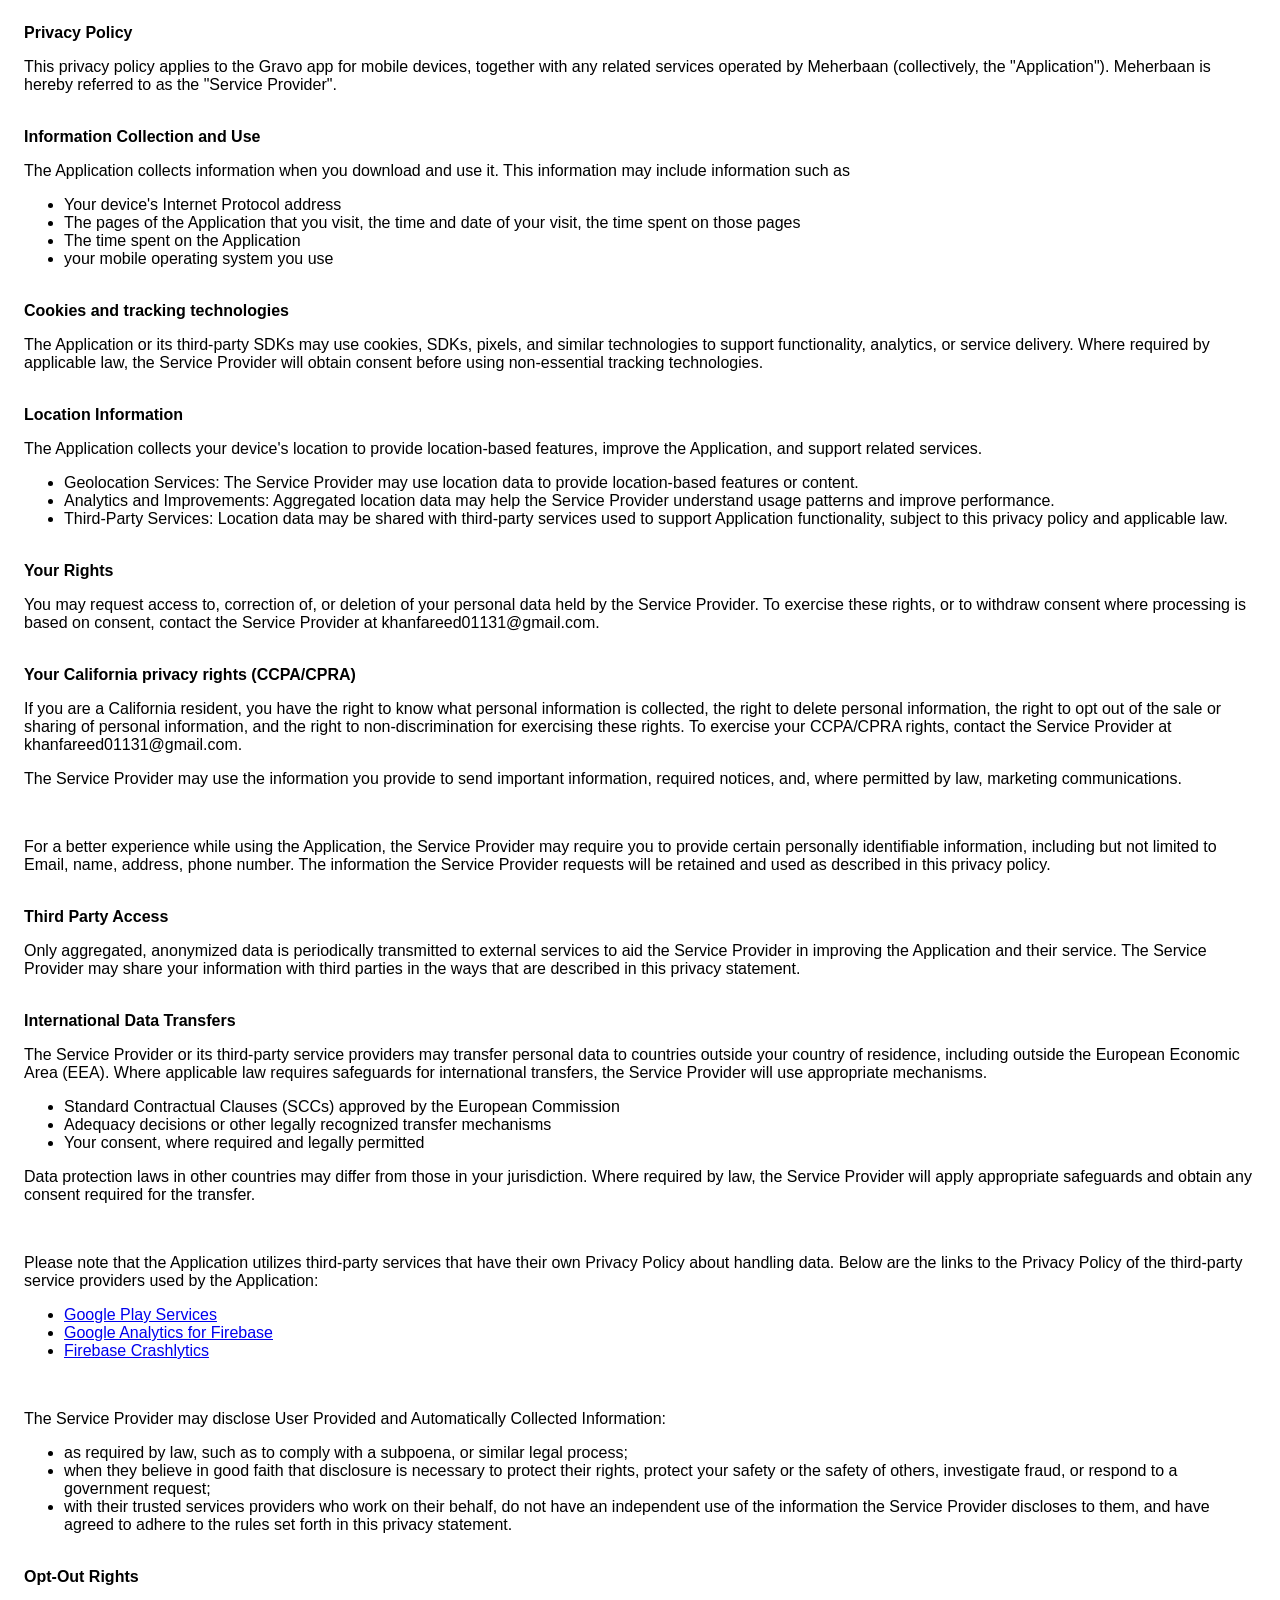
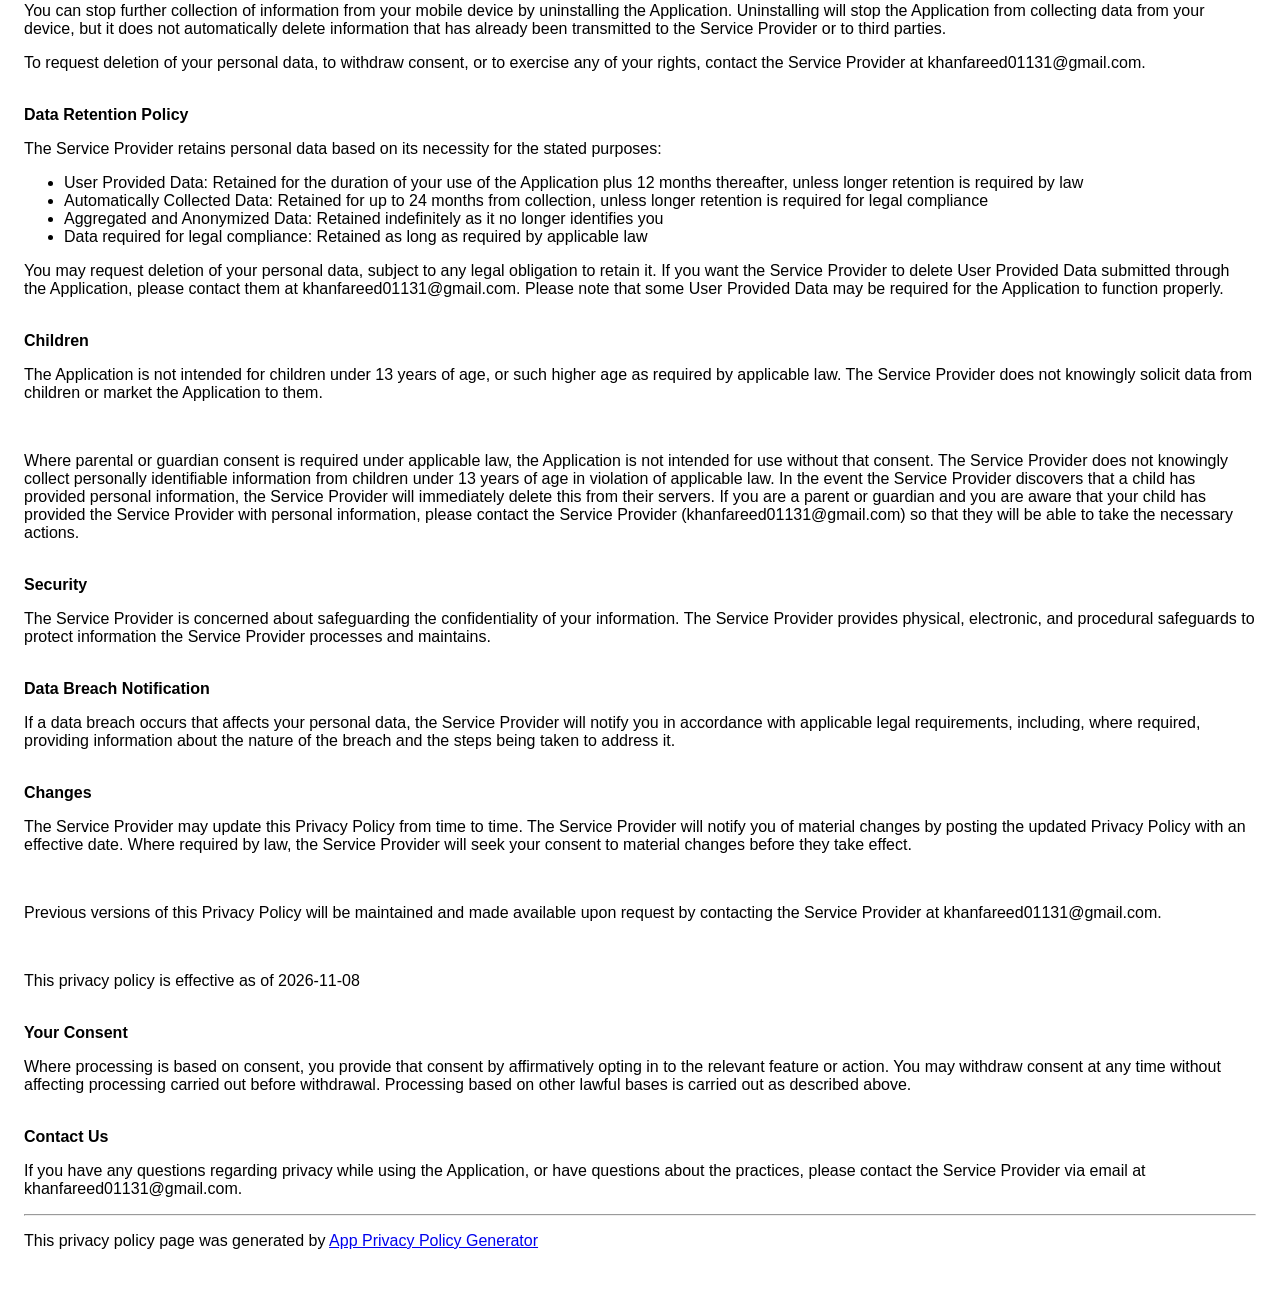
==== index.html @ 53ed8ff7 "Add initial Privacy Policy page" ====
<!DOCTYPE html>
    <html>
    <head>
      <meta charset='utf-8'>
      <meta name='viewport' content='width=device-width'>
      <title>Privacy Policy</title>
      <style> body { font-family: 'Helvetica Neue', Helvetica, Arial, sans-serif; padding:1em; } </style>
    </head>
    <body>
    <strong>Privacy Policy</strong><p>This privacy policy applies to the Gravo app for mobile devices, together with any related services operated by Meherbaan (collectively, the "Application"). Meherbaan is hereby referred to as the "Service Provider".</p><br><strong>Information Collection and Use</strong><p>The Application collects information when you download and use it. This information may include information such as</p><ul><li>Your device's Internet Protocol address</li><li>The pages of the Application that you visit, the time and date of your visit, the time spent on those pages</li><li>The time spent on the Application</li><li>your mobile operating system you use</li></ul><p></p><br><strong>Cookies and tracking technologies</strong><p>The Application or its third-party SDKs may use cookies, SDKs, pixels, and similar technologies to support functionality, analytics, or service delivery. Where required by applicable law, the Service Provider will obtain consent before using non-essential tracking technologies.</p><div><br><strong>Location Information</strong><p>The Application collects your device's location to provide location-based features, improve the Application, and support related services.</p><ul><li>Geolocation Services: The Service Provider may use location data to provide location-based features or content.</li><li>Analytics and Improvements: Aggregated location data may help the Service Provider understand usage patterns and improve performance.</li><li>Third-Party Services: Location data may be shared with third-party services used to support Application functionality, subject to this privacy policy and applicable law.</li></ul></div><br><strong>Your Rights</strong><p>You may request access to, correction of, or deletion of your personal data held by the Service Provider. To exercise these rights, or to withdraw consent where processing is based on consent, contact the Service Provider at khanfareed01131@gmail.com.</p><br><strong>Your California privacy rights (CCPA/CPRA)</strong><p>If you are a California resident, you have the right to know what personal information is collected, the right to delete personal information, the right to opt out of the sale or sharing of personal information, and the right to non-discrimination for exercising these rights. To exercise your CCPA/CPRA rights, contact the Service Provider at khanfareed01131@gmail.com.</p><!----><p>The Service Provider may use the information you provide to send important information, required notices, and, where permitted by law, marketing communications.</p><br><p>For a better experience while using the Application, the Service Provider may require you to provide certain personally identifiable information, including but not limited to Email, name, address, phone number. The information the Service Provider requests will be retained and used as described in this privacy policy.</p><br><strong>Third Party Access</strong><p>Only aggregated, anonymized data is periodically transmitted to external services to aid the Service Provider in improving the Application and their service. The Service Provider may share your information with third parties in the ways that are described in this privacy statement.</p><br><strong>International Data Transfers</strong><p>The Service Provider or its third-party service providers may transfer personal data to countries outside your country of residence, including outside the European Economic Area (EEA). Where applicable law requires safeguards for international transfers, the Service Provider will use appropriate mechanisms.</p><ul><li>Standard Contractual Clauses (SCCs) approved by the European Commission</li><li>Adequacy decisions or other legally recognized transfer mechanisms</li><li>Your consent, where required and legally permitted</li></ul><p>Data protection laws in other countries may differ from those in your jurisdiction. Where required by law, the Service Provider will apply appropriate safeguards and obtain any consent required for the transfer.</p><div><br><p>Please note that the Application utilizes third-party services that have their own Privacy Policy about handling data. Below are the links to the Privacy Policy of the third-party service providers used by the Application:</p><ul><li><a href="https://www.google.com/policies/privacy/" target="_blank" rel="noopener noreferrer">Google Play Services</a></li><li><a href="https://firebase.google.com/support/privacy" target="_blank" rel="noopener noreferrer">Google Analytics for Firebase</a></li><li><a href="https://firebase.google.com/support/privacy/" target="_blank" rel="noopener noreferrer">Firebase Crashlytics</a></li></ul></div><br><p>The Service Provider may disclose User Provided and Automatically Collected Information:</p><ul><li>as required by law, such as to comply with a subpoena, or similar legal process;</li><li>when they believe in good faith that disclosure is necessary to protect their rights, protect your safety or the safety of others, investigate fraud, or respond to a government request;</li><li>with their trusted services providers who work on their behalf, do not have an independent use of the information the Service Provider discloses to them, and have agreed to adhere to the rules set forth in this privacy statement.</li></ul><p></p><br><strong>Opt-Out Rights</strong><div><p>You can stop further collection of information from your mobile device by uninstalling the Application. Uninstalling will stop the Application from collecting data from your device, but it does not automatically delete information that has already been transmitted to the Service Provider or to third parties.</p></div><!----><p>To request deletion of your personal data, to withdraw consent, or to exercise any of your rights, contact the Service Provider at khanfareed01131@gmail.com.</p><br><strong>Data Retention Policy</strong><p>The Service Provider retains personal data based on its necessity for the stated purposes:</p><ul><li>User Provided Data: Retained for the duration of your use of the Application plus 12 months thereafter, unless longer retention is required by law</li><li>Automatically Collected Data: Retained for up to 24 months from collection, unless longer retention is required for legal compliance</li><li>Aggregated and Anonymized Data: Retained indefinitely as it no longer identifies you</li><li>Data required for legal compliance: Retained as long as required by applicable law</li></ul><p>You may request deletion of your personal data, subject to any legal obligation to retain it. If you want the Service Provider to delete User Provided Data submitted through the Application, please contact them at khanfareed01131@gmail.com. Please note that some User Provided Data may be required for the Application to function properly.</p><!----><br><strong>Children</strong><p>The Application is not intended for children under 13 years of age, or such higher age as required by applicable law. The Service Provider does not knowingly solicit data from children or market the Application to them.</p><div><br><p>Where parental or guardian consent is required under applicable law, the Application is not intended for use without that consent. The Service Provider does not knowingly collect personally identifiable information from children under 13 years of age in violation of applicable law. In the event the Service Provider discovers that a child has provided personal information, the Service Provider will immediately delete this from their servers. If you are a parent or guardian and you are aware that your child has provided the Service Provider with personal information, please contact the Service Provider (khanfareed01131@gmail.com) so that they will be able to take the necessary actions.</p></div><br><strong>Security</strong><p>The Service Provider is concerned about safeguarding the confidentiality of your information. The Service Provider provides physical, electronic, and procedural safeguards to protect information the Service Provider processes and maintains.</p><br><strong>Data Breach Notification</strong><p>If a data breach occurs that affects your personal data, the Service Provider will notify you in accordance with applicable legal requirements, including, where required, providing information about the nature of the breach and the steps being taken to address it.</p><br><strong>Changes</strong><p>The Service Provider may update this Privacy Policy from time to time. The Service Provider will notify you of material changes by posting the updated Privacy Policy with an effective date. Where required by law, the Service Provider will seek your consent to material changes before they take effect.</p><br><p>Previous versions of this Privacy Policy will be maintained and made available upon request by contacting the Service Provider at khanfareed01131@gmail.com.</p><br><p>This privacy policy is effective as of 2026-11-08</p><br><strong>Your Consent</strong><p>Where processing is based on consent, you provide that consent by affirmatively opting in to the relevant feature or action. You may withdraw consent at any time without affecting processing carried out before withdrawal. Processing based on other lawful bases is carried out as described above.</p><br><strong>Contact Us</strong><p>If you have any questions regarding privacy while using the Application, or have questions about the practices, please contact the Service Provider via email at khanfareed01131@gmail.com.</p><hr><p><span>This privacy policy page was generated by </span><a href="https://app-privacy-policy-generator.nisrulz.com/" target="_blank" rel="noopener noreferrer">App Privacy Policy Generator </a></p>
    </body>
    </html>
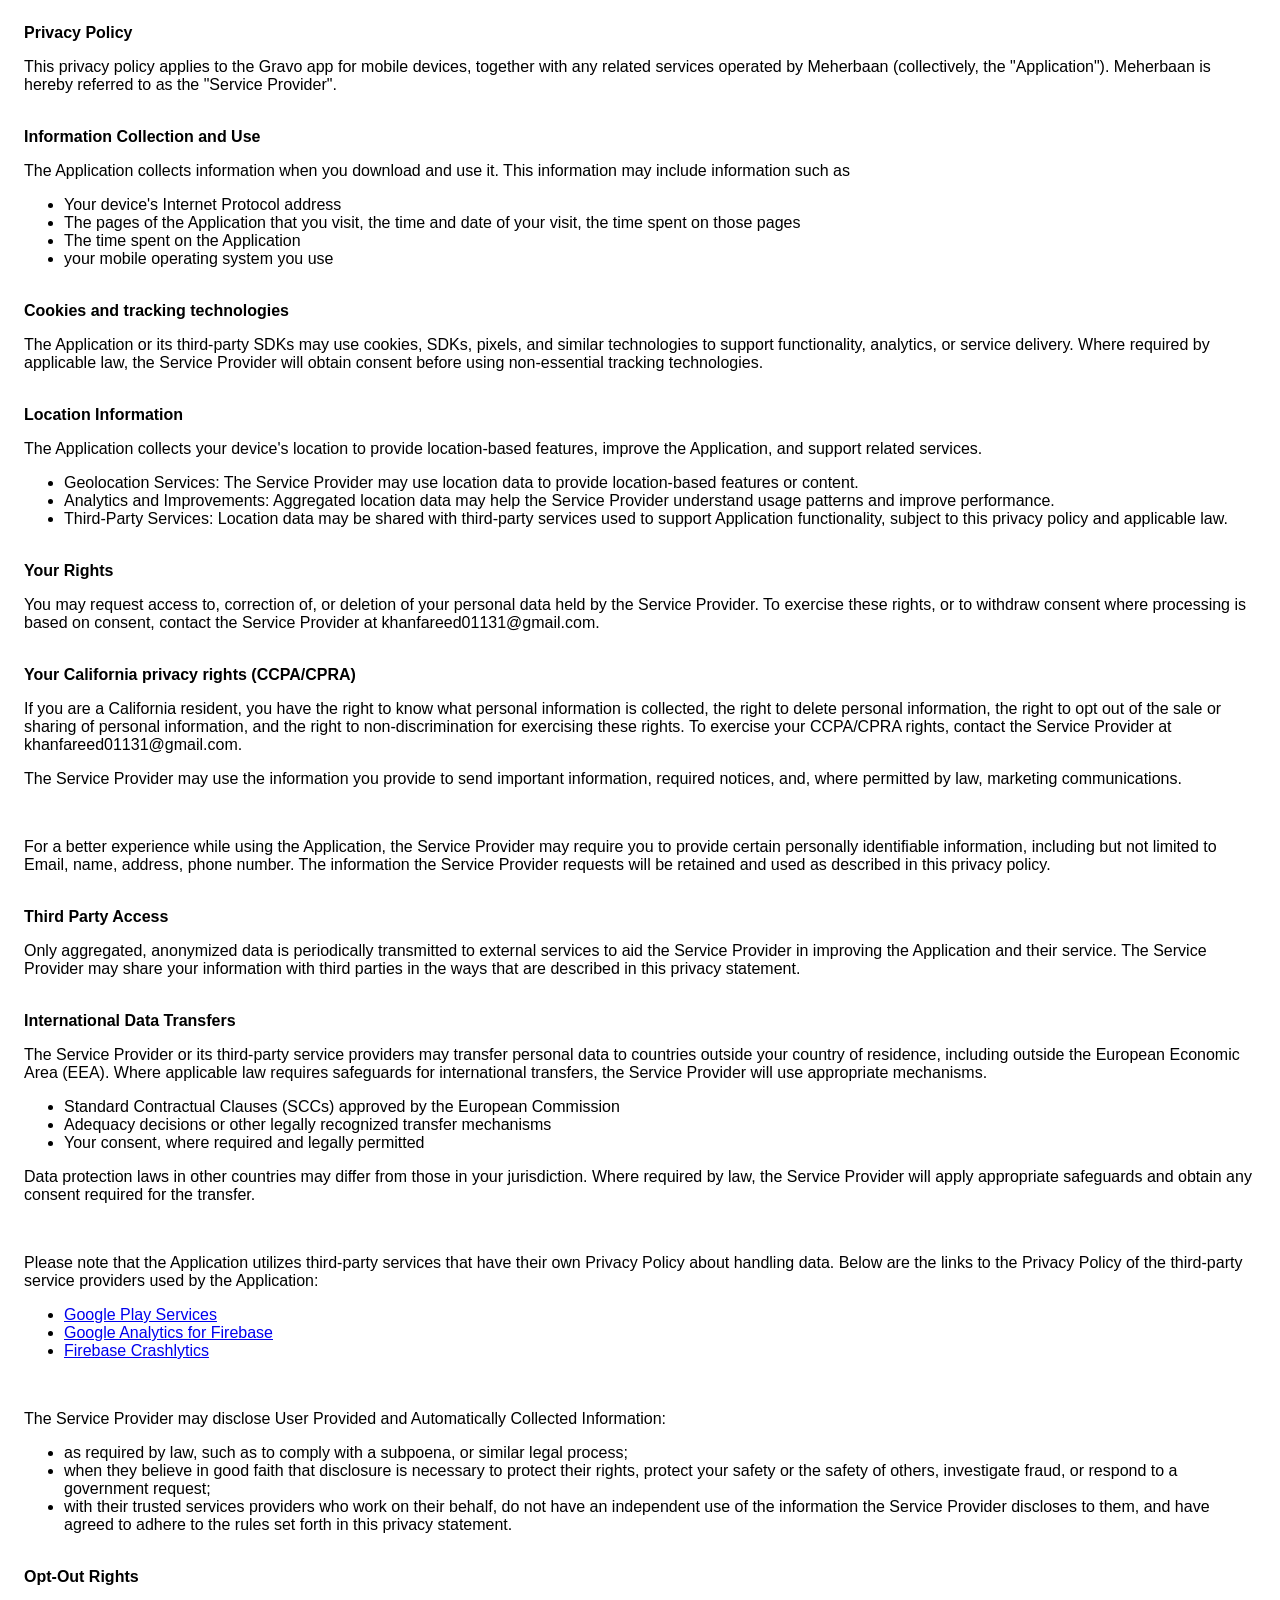
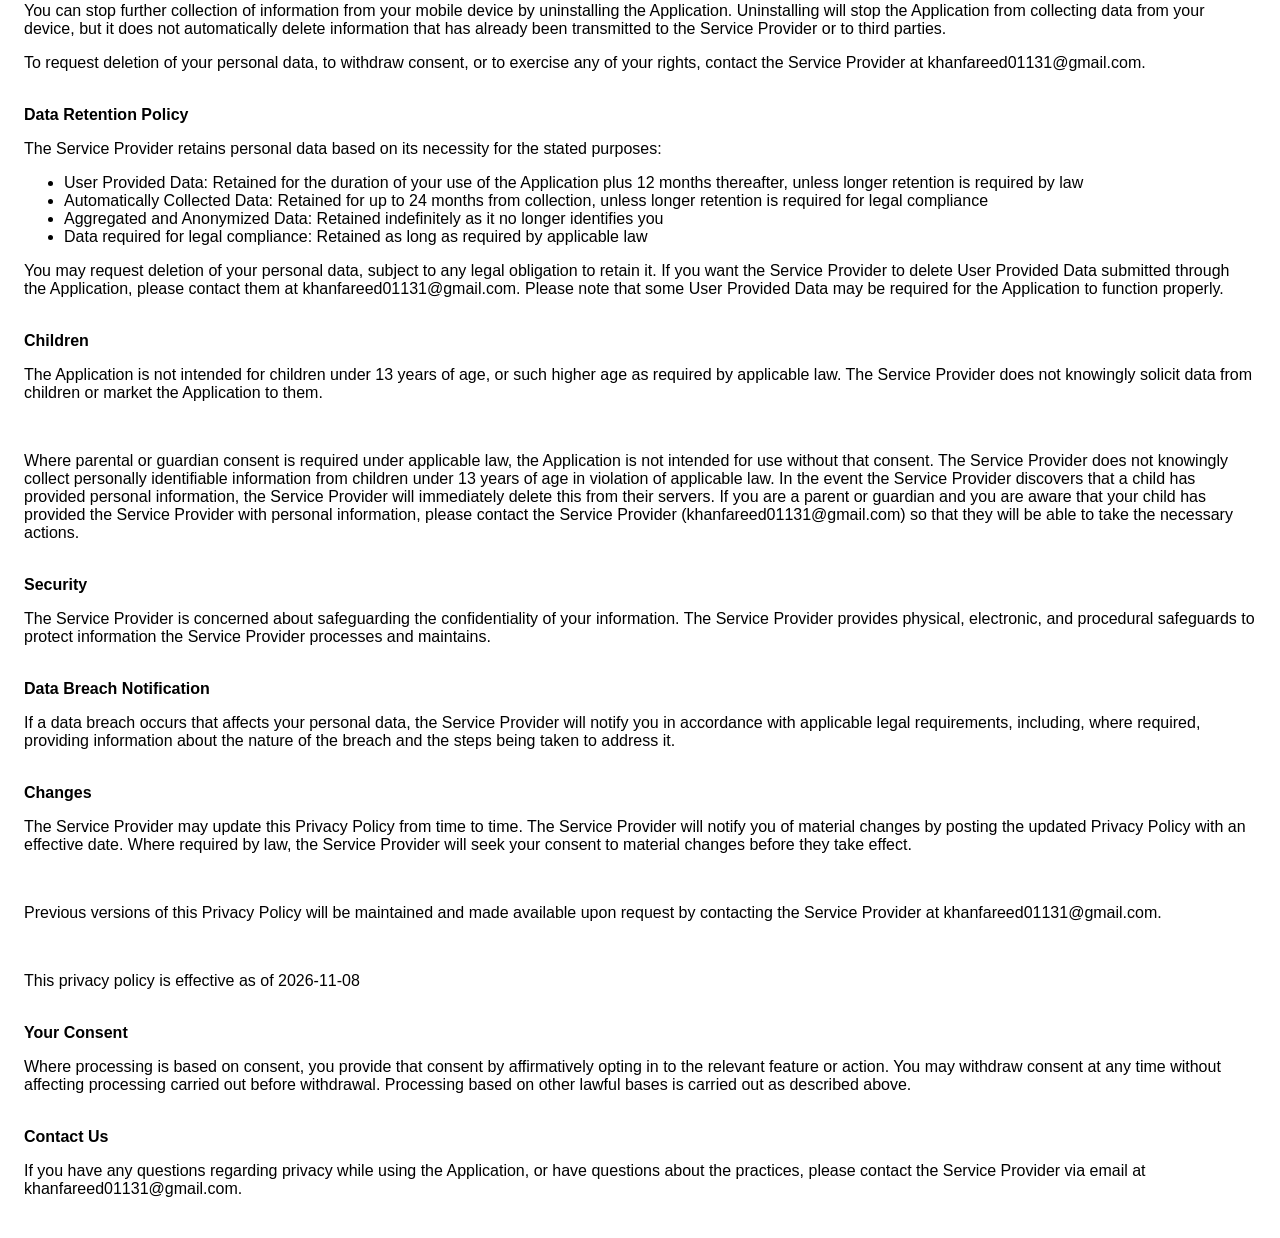
==== commit 201a7e5a: "Update privacy policy content in index.html" ====
--- a/index.html
+++ b/index.html
@@ -7,6 +7,6 @@
       <style> body { font-family: 'Helvetica Neue', Helvetica, Arial, sans-serif; padding:1em; } </style>
     </head>
     <body>
-    <strong>Privacy Policy</strong><p>This privacy policy applies to the Gravo app for mobile devices, together with any related services operated by Meherbaan (collectively, the "Application"). Meherbaan is hereby referred to as the "Service Provider".</p><br><strong>Information Collection and Use</strong><p>The Application collects information when you download and use it. This information may include information such as</p><ul><li>Your device's Internet Protocol address</li><li>The pages of the Application that you visit, the time and date of your visit, the time spent on those pages</li><li>The time spent on the Application</li><li>your mobile operating system you use</li></ul><p></p><br><strong>Cookies and tracking technologies</strong><p>The Application or its third-party SDKs may use cookies, SDKs, pixels, and similar technologies to support functionality, analytics, or service delivery. Where required by applicable law, the Service Provider will obtain consent before using non-essential tracking technologies.</p><div><br><strong>Location Information</strong><p>The Application collects your device's location to provide location-based features, improve the Application, and support related services.</p><ul><li>Geolocation Services: The Service Provider may use location data to provide location-based features or content.</li><li>Analytics and Improvements: Aggregated location data may help the Service Provider understand usage patterns and improve performance.</li><li>Third-Party Services: Location data may be shared with third-party services used to support Application functionality, subject to this privacy policy and applicable law.</li></ul></div><br><strong>Your Rights</strong><p>You may request access to, correction of, or deletion of your personal data held by the Service Provider. To exercise these rights, or to withdraw consent where processing is based on consent, contact the Service Provider at khanfareed01131@gmail.com.</p><br><strong>Your California privacy rights (CCPA/CPRA)</strong><p>If you are a California resident, you have the right to know what personal information is collected, the right to delete personal information, the right to opt out of the sale or sharing of personal information, and the right to non-discrimination for exercising these rights. To exercise your CCPA/CPRA rights, contact the Service Provider at khanfareed01131@gmail.com.</p><!----><p>The Service Provider may use the information you provide to send important information, required notices, and, where permitted by law, marketing communications.</p><br><p>For a better experience while using the Application, the Service Provider may require you to provide certain personally identifiable information, including but not limited to Email, name, address, phone number. The information the Service Provider requests will be retained and used as described in this privacy policy.</p><br><strong>Third Party Access</strong><p>Only aggregated, anonymized data is periodically transmitted to external services to aid the Service Provider in improving the Application and their service. The Service Provider may share your information with third parties in the ways that are described in this privacy statement.</p><br><strong>International Data Transfers</strong><p>The Service Provider or its third-party service providers may transfer personal data to countries outside your country of residence, including outside the European Economic Area (EEA). Where applicable law requires safeguards for international transfers, the Service Provider will use appropriate mechanisms.</p><ul><li>Standard Contractual Clauses (SCCs) approved by the European Commission</li><li>Adequacy decisions or other legally recognized transfer mechanisms</li><li>Your consent, where required and legally permitted</li></ul><p>Data protection laws in other countries may differ from those in your jurisdiction. Where required by law, the Service Provider will apply appropriate safeguards and obtain any consent required for the transfer.</p><div><br><p>Please note that the Application utilizes third-party services that have their own Privacy Policy about handling data. Below are the links to the Privacy Policy of the third-party service providers used by the Application:</p><ul><li><a href="https://www.google.com/policies/privacy/" target="_blank" rel="noopener noreferrer">Google Play Services</a></li><li><a href="https://firebase.google.com/support/privacy" target="_blank" rel="noopener noreferrer">Google Analytics for Firebase</a></li><li><a href="https://firebase.google.com/support/privacy/" target="_blank" rel="noopener noreferrer">Firebase Crashlytics</a></li></ul></div><br><p>The Service Provider may disclose User Provided and Automatically Collected Information:</p><ul><li>as required by law, such as to comply with a subpoena, or similar legal process;</li><li>when they believe in good faith that disclosure is necessary to protect their rights, protect your safety or the safety of others, investigate fraud, or respond to a government request;</li><li>with their trusted services providers who work on their behalf, do not have an independent use of the information the Service Provider discloses to them, and have agreed to adhere to the rules set forth in this privacy statement.</li></ul><p></p><br><strong>Opt-Out Rights</strong><div><p>You can stop further collection of information from your mobile device by uninstalling the Application. Uninstalling will stop the Application from collecting data from your device, but it does not automatically delete information that has already been transmitted to the Service Provider or to third parties.</p></div><!----><p>To request deletion of your personal data, to withdraw consent, or to exercise any of your rights, contact the Service Provider at khanfareed01131@gmail.com.</p><br><strong>Data Retention Policy</strong><p>The Service Provider retains personal data based on its necessity for the stated purposes:</p><ul><li>User Provided Data: Retained for the duration of your use of the Application plus 12 months thereafter, unless longer retention is required by law</li><li>Automatically Collected Data: Retained for up to 24 months from collection, unless longer retention is required for legal compliance</li><li>Aggregated and Anonymized Data: Retained indefinitely as it no longer identifies you</li><li>Data required for legal compliance: Retained as long as required by applicable law</li></ul><p>You may request deletion of your personal data, subject to any legal obligation to retain it. If you want the Service Provider to delete User Provided Data submitted through the Application, please contact them at khanfareed01131@gmail.com. Please note that some User Provided Data may be required for the Application to function properly.</p><!----><br><strong>Children</strong><p>The Application is not intended for children under 13 years of age, or such higher age as required by applicable law. The Service Provider does not knowingly solicit data from children or market the Application to them.</p><div><br><p>Where parental or guardian consent is required under applicable law, the Application is not intended for use without that consent. The Service Provider does not knowingly collect personally identifiable information from children under 13 years of age in violation of applicable law. In the event the Service Provider discovers that a child has provided personal information, the Service Provider will immediately delete this from their servers. If you are a parent or guardian and you are aware that your child has provided the Service Provider with personal information, please contact the Service Provider (khanfareed01131@gmail.com) so that they will be able to take the necessary actions.</p></div><br><strong>Security</strong><p>The Service Provider is concerned about safeguarding the confidentiality of your information. The Service Provider provides physical, electronic, and procedural safeguards to protect information the Service Provider processes and maintains.</p><br><strong>Data Breach Notification</strong><p>If a data breach occurs that affects your personal data, the Service Provider will notify you in accordance with applicable legal requirements, including, where required, providing information about the nature of the breach and the steps being taken to address it.</p><br><strong>Changes</strong><p>The Service Provider may update this Privacy Policy from time to time. The Service Provider will notify you of material changes by posting the updated Privacy Policy with an effective date. Where required by law, the Service Provider will seek your consent to material changes before they take effect.</p><br><p>Previous versions of this Privacy Policy will be maintained and made available upon request by contacting the Service Provider at khanfareed01131@gmail.com.</p><br><p>This privacy policy is effective as of 2026-11-08</p><br><strong>Your Consent</strong><p>Where processing is based on consent, you provide that consent by affirmatively opting in to the relevant feature or action. You may withdraw consent at any time without affecting processing carried out before withdrawal. Processing based on other lawful bases is carried out as described above.</p><br><strong>Contact Us</strong><p>If you have any questions regarding privacy while using the Application, or have questions about the practices, please contact the Service Provider via email at khanfareed01131@gmail.com.</p><hr><p><span>This privacy policy page was generated by </span><a href="https://app-privacy-policy-generator.nisrulz.com/" target="_blank" rel="noopener noreferrer">App Privacy Policy Generator </a></p>
+    <strong>Privacy Policy</strong><p>This privacy policy applies to the Gravo app for mobile devices, together with any related services operated by Meherbaan (collectively, the "Application"). Meherbaan is hereby referred to as the "Service Provider".</p><br><strong>Information Collection and Use</strong><p>The Application collects information when you download and use it. This information may include information such as</p><ul><li>Your device's Internet Protocol address</li><li>The pages of the Application that you visit, the time and date of your visit, the time spent on those pages</li><li>The time spent on the Application</li><li>your mobile operating system you use</li></ul><p></p><br><strong>Cookies and tracking technologies</strong><p>The Application or its third-party SDKs may use cookies, SDKs, pixels, and similar technologies to support functionality, analytics, or service delivery. Where required by applicable law, the Service Provider will obtain consent before using non-essential tracking technologies.</p><div><br><strong>Location Information</strong><p>The Application collects your device's location to provide location-based features, improve the Application, and support related services.</p><ul><li>Geolocation Services: The Service Provider may use location data to provide location-based features or content.</li><li>Analytics and Improvements: Aggregated location data may help the Service Provider understand usage patterns and improve performance.</li><li>Third-Party Services: Location data may be shared with third-party services used to support Application functionality, subject to this privacy policy and applicable law.</li></ul></div><br><strong>Your Rights</strong><p>You may request access to, correction of, or deletion of your personal data held by the Service Provider. To exercise these rights, or to withdraw consent where processing is based on consent, contact the Service Provider at khanfareed01131@gmail.com.</p><br><strong>Your California privacy rights (CCPA/CPRA)</strong><p>If you are a California resident, you have the right to know what personal information is collected, the right to delete personal information, the right to opt out of the sale or sharing of personal information, and the right to non-discrimination for exercising these rights. To exercise your CCPA/CPRA rights, contact the Service Provider at khanfareed01131@gmail.com.</p><!----><p>The Service Provider may use the information you provide to send important information, required notices, and, where permitted by law, marketing communications.</p><br><p>For a better experience while using the Application, the Service Provider may require you to provide certain personally identifiable information, including but not limited to Email, name, address, phone number. The information the Service Provider requests will be retained and used as described in this privacy policy.</p><br><strong>Third Party Access</strong><p>Only aggregated, anonymized data is periodically transmitted to external services to aid the Service Provider in improving the Application and their service. The Service Provider may share your information with third parties in the ways that are described in this privacy statement.</p><br><strong>International Data Transfers</strong><p>The Service Provider or its third-party service providers may transfer personal data to countries outside your country of residence, including outside the European Economic Area (EEA). Where applicable law requires safeguards for international transfers, the Service Provider will use appropriate mechanisms.</p><ul><li>Standard Contractual Clauses (SCCs) approved by the European Commission</li><li>Adequacy decisions or other legally recognized transfer mechanisms</li><li>Your consent, where required and legally permitted</li></ul><p>Data protection laws in other countries may differ from those in your jurisdiction. Where required by law, the Service Provider will apply appropriate safeguards and obtain any consent required for the transfer.</p><div><br><p>Please note that the Application utilizes third-party services that have their own Privacy Policy about handling data. Below are the links to the Privacy Policy of the third-party service providers used by the Application:</p><ul><li><a href="https://www.google.com/policies/privacy/" target="_blank" rel="noopener noreferrer">Google Play Services</a></li><li><a href="https://firebase.google.com/support/privacy" target="_blank" rel="noopener noreferrer">Google Analytics for Firebase</a></li><li><a href="https://firebase.google.com/support/privacy/" target="_blank" rel="noopener noreferrer">Firebase Crashlytics</a></li></ul></div><br><p>The Service Provider may disclose User Provided and Automatically Collected Information:</p><ul><li>as required by law, such as to comply with a subpoena, or similar legal process;</li><li>when they believe in good faith that disclosure is necessary to protect their rights, protect your safety or the safety of others, investigate fraud, or respond to a government request;</li><li>with their trusted services providers who work on their behalf, do not have an independent use of the information the Service Provider discloses to them, and have agreed to adhere to the rules set forth in this privacy statement.</li></ul><p></p><br><strong>Opt-Out Rights</strong><div><p>You can stop further collection of information from your mobile device by uninstalling the Application. Uninstalling will stop the Application from collecting data from your device, but it does not automatically delete information that has already been transmitted to the Service Provider or to third parties.</p></div><!----><p>To request deletion of your personal data, to withdraw consent, or to exercise any of your rights, contact the Service Provider at khanfareed01131@gmail.com.</p><br><strong>Data Retention Policy</strong><p>The Service Provider retains personal data based on its necessity for the stated purposes:</p><ul><li>User Provided Data: Retained for the duration of your use of the Application plus 12 months thereafter, unless longer retention is required by law</li><li>Automatically Collected Data: Retained for up to 24 months from collection, unless longer retention is required for legal compliance</li><li>Aggregated and Anonymized Data: Retained indefinitely as it no longer identifies you</li><li>Data required for legal compliance: Retained as long as required by applicable law</li></ul><p>You may request deletion of your personal data, subject to any legal obligation to retain it. If you want the Service Provider to delete User Provided Data submitted through the Application, please contact them at khanfareed01131@gmail.com. Please note that some User Provided Data may be required for the Application to function properly.</p><!----><br><strong>Children</strong><p>The Application is not intended for children under 13 years of age, or such higher age as required by applicable law. The Service Provider does not knowingly solicit data from children or market the Application to them.</p><div><br><p>Where parental or guardian consent is required under applicable law, the Application is not intended for use without that consent. The Service Provider does not knowingly collect personally identifiable information from children under 13 years of age in violation of applicable law. In the event the Service Provider discovers that a child has provided personal information, the Service Provider will immediately delete this from their servers. If you are a parent or guardian and you are aware that your child has provided the Service Provider with personal information, please contact the Service Provider (khanfareed01131@gmail.com) so that they will be able to take the necessary actions.</p></div><br><strong>Security</strong><p>The Service Provider is concerned about safeguarding the confidentiality of your information. The Service Provider provides physical, electronic, and procedural safeguards to protect information the Service Provider processes and maintains.</p><br><strong>Data Breach Notification</strong><p>If a data breach occurs that affects your personal data, the Service Provider will notify you in accordance with applicable legal requirements, including, where required, providing information about the nature of the breach and the steps being taken to address it.</p><br><strong>Changes</strong><p>The Service Provider may update this Privacy Policy from time to time. The Service Provider will notify you of material changes by posting the updated Privacy Policy with an effective date. Where required by law, the Service Provider will seek your consent to material changes before they take effect.</p><br><p>Previous versions of this Privacy Policy will be maintained and made available upon request by contacting the Service Provider at khanfareed01131@gmail.com.</p><br><p>This privacy policy is effective as of 2026-11-08</p><br><strong>Your Consent</strong><p>Where processing is based on consent, you provide that consent by affirmatively opting in to the relevant feature or action. You may withdraw consent at any time without affecting processing carried out before withdrawal. Processing based on other lawful bases is carried out as described above.</p><br><strong>Contact Us</strong><p>If you have any questions regarding privacy while using the Application, or have questions about the practices, please contact the Service Provider via email at khanfareed01131@gmail.com.
     </body>
     </html>
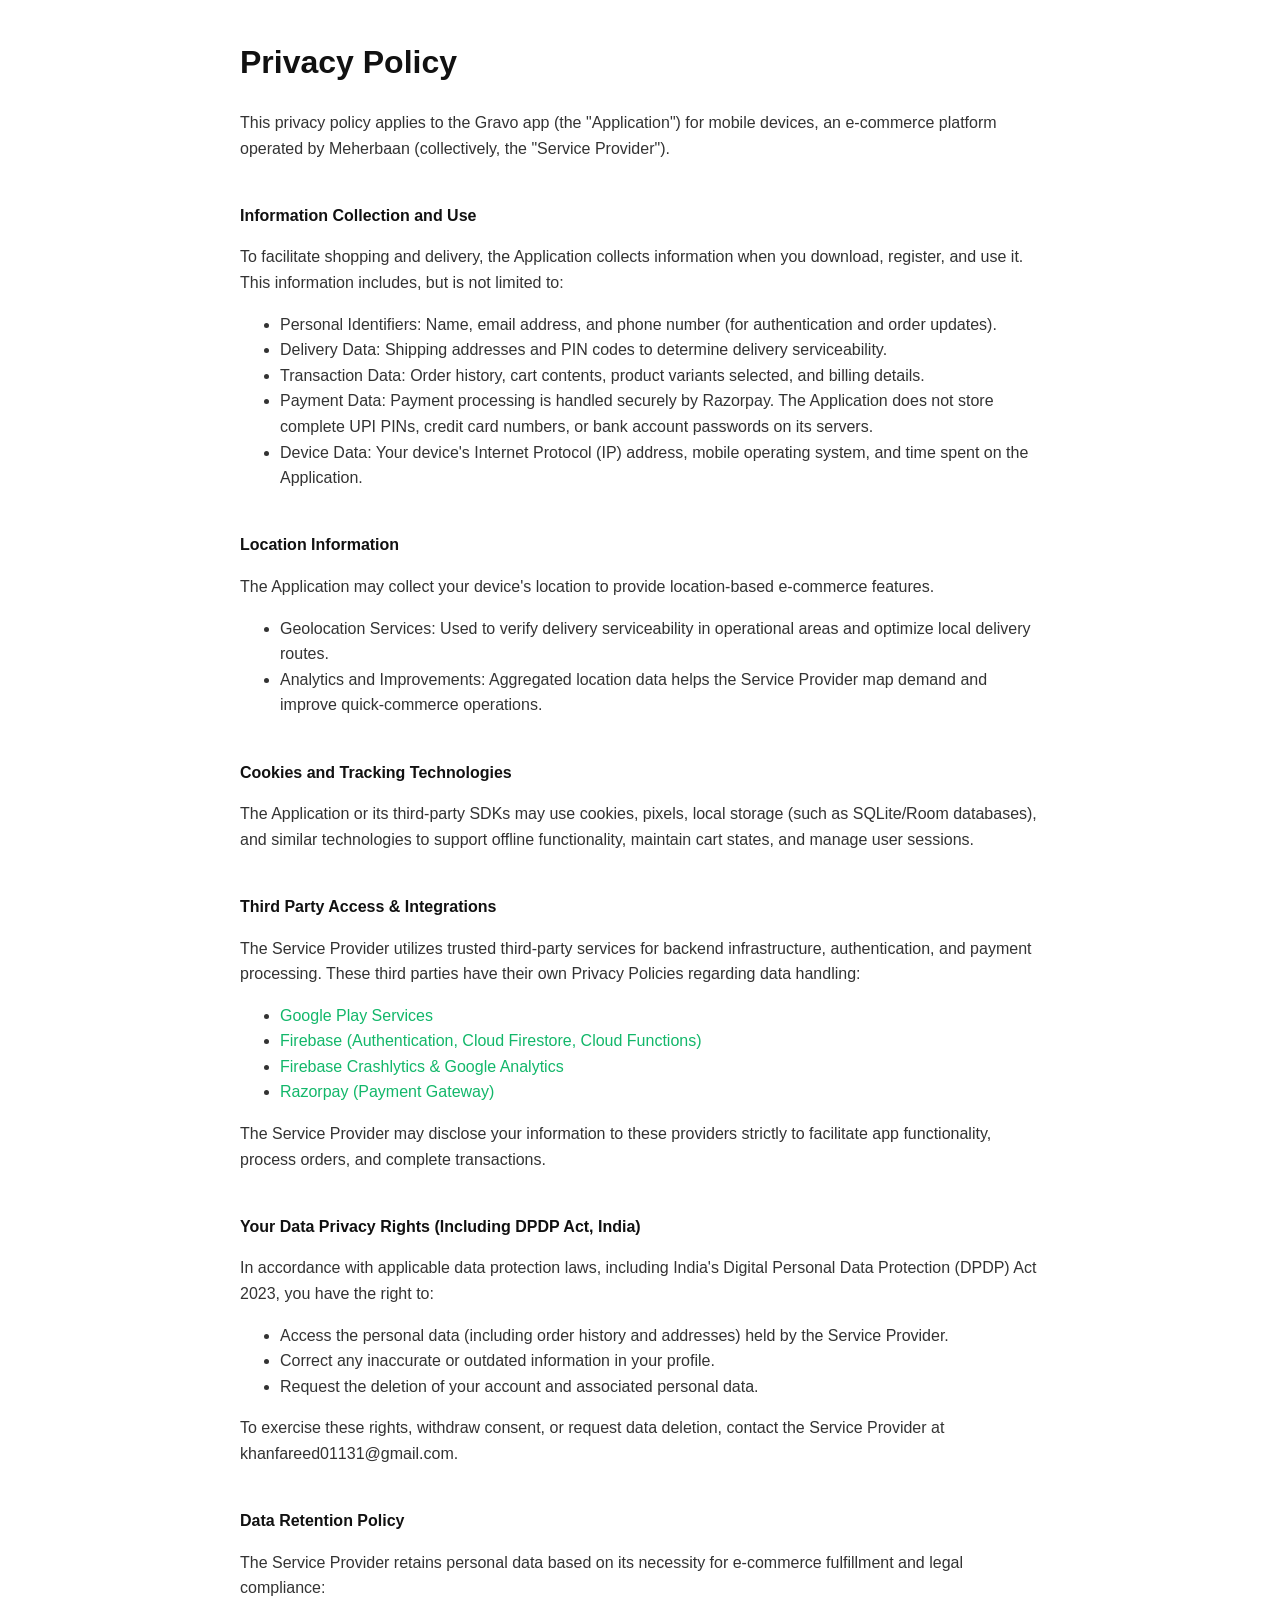
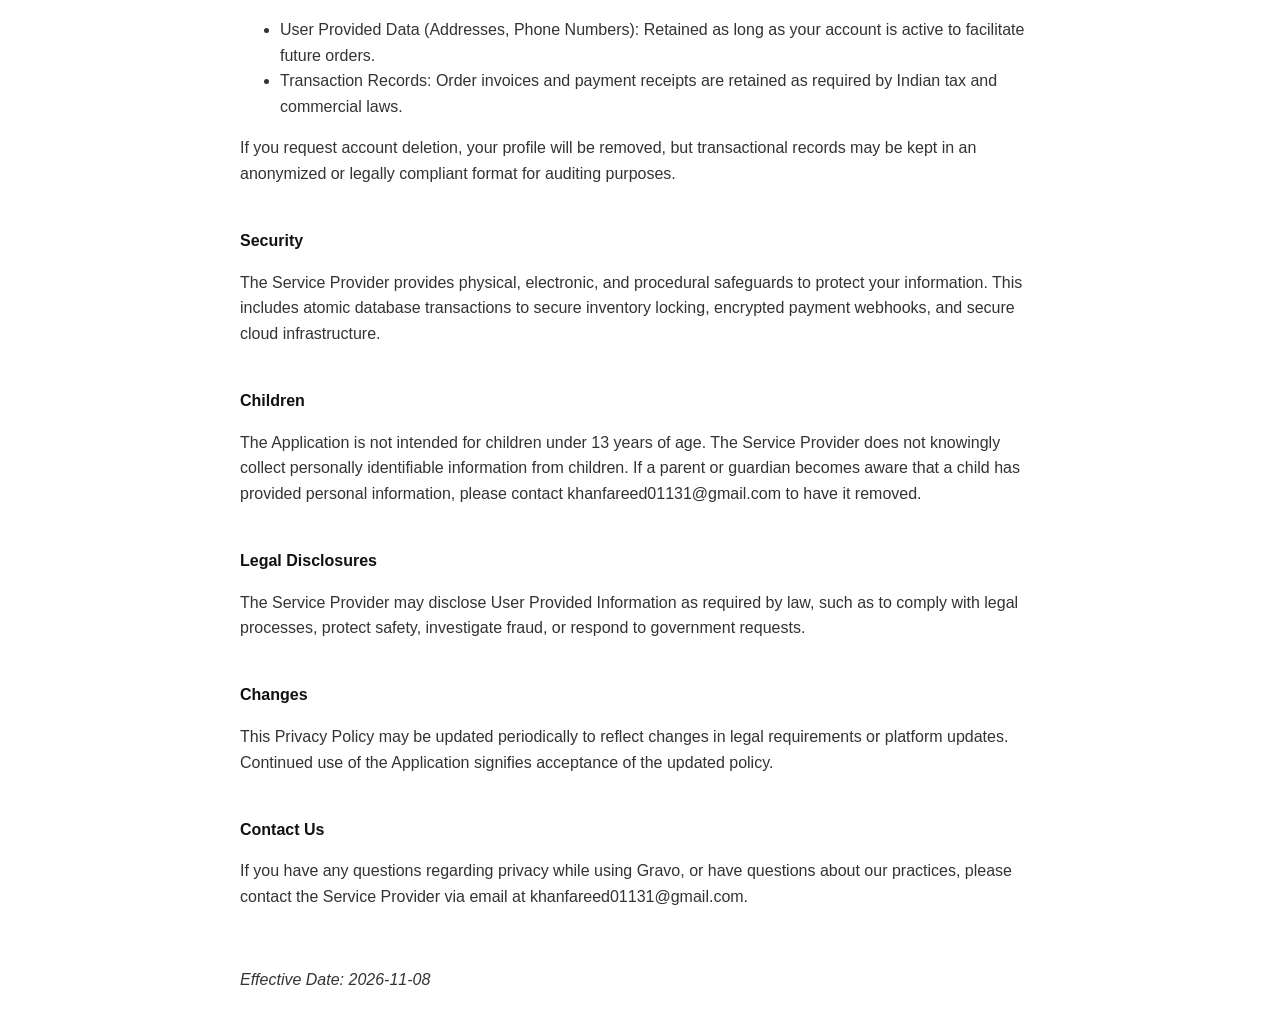
==== commit a762efd5: "Revise privacy policy for Gravo app Updated the privacy policy for the Gravo app to include detailed" ====
--- a/index.html
+++ b/index.html
@@ -1,12 +1,84 @@
 <!DOCTYPE html>
-    <html>
-    <head>
-      <meta charset='utf-8'>
-      <meta name='viewport' content='width=device-width'>
-      <title>Privacy Policy</title>
-      <style> body { font-family: 'Helvetica Neue', Helvetica, Arial, sans-serif; padding:1em; } </style>
-    </head>
-    <body>
-    <strong>Privacy Policy</strong><p>This privacy policy applies to the Gravo app for mobile devices, together with any related services operated by Meherbaan (collectively, the "Application"). Meherbaan is hereby referred to as the "Service Provider".</p><br><strong>Information Collection and Use</strong><p>The Application collects information when you download and use it. This information may include information such as</p><ul><li>Your device's Internet Protocol address</li><li>The pages of the Application that you visit, the time and date of your visit, the time spent on those pages</li><li>The time spent on the Application</li><li>your mobile operating system you use</li></ul><p></p><br><strong>Cookies and tracking technologies</strong><p>The Application or its third-party SDKs may use cookies, SDKs, pixels, and similar technologies to support functionality, analytics, or service delivery. Where required by applicable law, the Service Provider will obtain consent before using non-essential tracking technologies.</p><div><br><strong>Location Information</strong><p>The Application collects your device's location to provide location-based features, improve the Application, and support related services.</p><ul><li>Geolocation Services: The Service Provider may use location data to provide location-based features or content.</li><li>Analytics and Improvements: Aggregated location data may help the Service Provider understand usage patterns and improve performance.</li><li>Third-Party Services: Location data may be shared with third-party services used to support Application functionality, subject to this privacy policy and applicable law.</li></ul></div><br><strong>Your Rights</strong><p>You may request access to, correction of, or deletion of your personal data held by the Service Provider. To exercise these rights, or to withdraw consent where processing is based on consent, contact the Service Provider at khanfareed01131@gmail.com.</p><br><strong>Your California privacy rights (CCPA/CPRA)</strong><p>If you are a California resident, you have the right to know what personal information is collected, the right to delete personal information, the right to opt out of the sale or sharing of personal information, and the right to non-discrimination for exercising these rights. To exercise your CCPA/CPRA rights, contact the Service Provider at khanfareed01131@gmail.com.</p><!----><p>The Service Provider may use the information you provide to send important information, required notices, and, where permitted by law, marketing communications.</p><br><p>For a better experience while using the Application, the Service Provider may require you to provide certain personally identifiable information, including but not limited to Email, name, address, phone number. The information the Service Provider requests will be retained and used as described in this privacy policy.</p><br><strong>Third Party Access</strong><p>Only aggregated, anonymized data is periodically transmitted to external services to aid the Service Provider in improving the Application and their service. The Service Provider may share your information with third parties in the ways that are described in this privacy statement.</p><br><strong>International Data Transfers</strong><p>The Service Provider or its third-party service providers may transfer personal data to countries outside your country of residence, including outside the European Economic Area (EEA). Where applicable law requires safeguards for international transfers, the Service Provider will use appropriate mechanisms.</p><ul><li>Standard Contractual Clauses (SCCs) approved by the European Commission</li><li>Adequacy decisions or other legally recognized transfer mechanisms</li><li>Your consent, where required and legally permitted</li></ul><p>Data protection laws in other countries may differ from those in your jurisdiction. Where required by law, the Service Provider will apply appropriate safeguards and obtain any consent required for the transfer.</p><div><br><p>Please note that the Application utilizes third-party services that have their own Privacy Policy about handling data. Below are the links to the Privacy Policy of the third-party service providers used by the Application:</p><ul><li><a href="https://www.google.com/policies/privacy/" target="_blank" rel="noopener noreferrer">Google Play Services</a></li><li><a href="https://firebase.google.com/support/privacy" target="_blank" rel="noopener noreferrer">Google Analytics for Firebase</a></li><li><a href="https://firebase.google.com/support/privacy/" target="_blank" rel="noopener noreferrer">Firebase Crashlytics</a></li></ul></div><br><p>The Service Provider may disclose User Provided and Automatically Collected Information:</p><ul><li>as required by law, such as to comply with a subpoena, or similar legal process;</li><li>when they believe in good faith that disclosure is necessary to protect their rights, protect your safety or the safety of others, investigate fraud, or respond to a government request;</li><li>with their trusted services providers who work on their behalf, do not have an independent use of the information the Service Provider discloses to them, and have agreed to adhere to the rules set forth in this privacy statement.</li></ul><p></p><br><strong>Opt-Out Rights</strong><div><p>You can stop further collection of information from your mobile device by uninstalling the Application. Uninstalling will stop the Application from collecting data from your device, but it does not automatically delete information that has already been transmitted to the Service Provider or to third parties.</p></div><!----><p>To request deletion of your personal data, to withdraw consent, or to exercise any of your rights, contact the Service Provider at khanfareed01131@gmail.com.</p><br><strong>Data Retention Policy</strong><p>The Service Provider retains personal data based on its necessity for the stated purposes:</p><ul><li>User Provided Data: Retained for the duration of your use of the Application plus 12 months thereafter, unless longer retention is required by law</li><li>Automatically Collected Data: Retained for up to 24 months from collection, unless longer retention is required for legal compliance</li><li>Aggregated and Anonymized Data: Retained indefinitely as it no longer identifies you</li><li>Data required for legal compliance: Retained as long as required by applicable law</li></ul><p>You may request deletion of your personal data, subject to any legal obligation to retain it. If you want the Service Provider to delete User Provided Data submitted through the Application, please contact them at khanfareed01131@gmail.com. Please note that some User Provided Data may be required for the Application to function properly.</p><!----><br><strong>Children</strong><p>The Application is not intended for children under 13 years of age, or such higher age as required by applicable law. The Service Provider does not knowingly solicit data from children or market the Application to them.</p><div><br><p>Where parental or guardian consent is required under applicable law, the Application is not intended for use without that consent. The Service Provider does not knowingly collect personally identifiable information from children under 13 years of age in violation of applicable law. In the event the Service Provider discovers that a child has provided personal information, the Service Provider will immediately delete this from their servers. If you are a parent or guardian and you are aware that your child has provided the Service Provider with personal information, please contact the Service Provider (khanfareed01131@gmail.com) so that they will be able to take the necessary actions.</p></div><br><strong>Security</strong><p>The Service Provider is concerned about safeguarding the confidentiality of your information. The Service Provider provides physical, electronic, and procedural safeguards to protect information the Service Provider processes and maintains.</p><br><strong>Data Breach Notification</strong><p>If a data breach occurs that affects your personal data, the Service Provider will notify you in accordance with applicable legal requirements, including, where required, providing information about the nature of the breach and the steps being taken to address it.</p><br><strong>Changes</strong><p>The Service Provider may update this Privacy Policy from time to time. The Service Provider will notify you of material changes by posting the updated Privacy Policy with an effective date. Where required by law, the Service Provider will seek your consent to material changes before they take effect.</p><br><p>Previous versions of this Privacy Policy will be maintained and made available upon request by contacting the Service Provider at khanfareed01131@gmail.com.</p><br><p>This privacy policy is effective as of 2026-11-08</p><br><strong>Your Consent</strong><p>Where processing is based on consent, you provide that consent by affirmatively opting in to the relevant feature or action. You may withdraw consent at any time without affecting processing carried out before withdrawal. Processing based on other lawful bases is carried out as described above.</p><br><strong>Contact Us</strong><p>If you have any questions regarding privacy while using the Application, or have questions about the practices, please contact the Service Provider via email at khanfareed01131@gmail.com.
-    </body>
-    </html>
+<html>
+<head>
+  <meta charset='utf-8'>
+  <meta name='viewport' content='width=device-width'>
+  <title>Privacy Policy - Gravo</title>
+  <style> 
+    body { font-family: 'Helvetica Neue', Helvetica, Arial, sans-serif; padding:1em; line-height: 1.6; color: #333; max-width: 800px; margin: 0 auto; } 
+    h1, h2, h3, strong { color: #111; }
+    ul { margin-top: 0.5em; }
+    a { color: #12B76A; text-decoration: none; }
+    a:hover { text-decoration: underline; }
+  </style>
+</head>
+<body>
+  <h1>Privacy Policy</h1>
+  <p>This privacy policy applies to the Gravo app (the "Application") for mobile devices, an e-commerce platform operated by Meherbaan (collectively, the "Service Provider").</p>
+  
+  <br><strong>Information Collection and Use</strong>
+  <p>To facilitate shopping and delivery, the Application collects information when you download, register, and use it. This information includes, but is not limited to:</p>
+  <ul>
+    <li>Personal Identifiers: Name, email address, and phone number (for authentication and order updates).</li>
+    <li>Delivery Data: Shipping addresses and PIN codes to determine delivery serviceability.</li>
+    <li>Transaction Data: Order history, cart contents, product variants selected, and billing details.</li>
+    <li>Payment Data: Payment processing is handled securely by Razorpay. The Application does not store complete UPI PINs, credit card numbers, or bank account passwords on its servers.</li>
+    <li>Device Data: Your device's Internet Protocol (IP) address, mobile operating system, and time spent on the Application.</li>
+  </ul>
+
+  <br><strong>Location Information</strong>
+  <p>The Application may collect your device's location to provide location-based e-commerce features.</p>
+  <ul>
+    <li>Geolocation Services: Used to verify delivery serviceability in operational areas and optimize local delivery routes.</li>
+    <li>Analytics and Improvements: Aggregated location data helps the Service Provider map demand and improve quick-commerce operations.</li>
+  </ul>
+
+  <br><strong>Cookies and Tracking Technologies</strong>
+  <p>The Application or its third-party SDKs may use cookies, pixels, local storage (such as SQLite/Room databases), and similar technologies to support offline functionality, maintain cart states, and manage user sessions.</p>
+
+  <br><strong>Third Party Access & Integrations</strong>
+  <p>The Service Provider utilizes trusted third-party services for backend infrastructure, authentication, and payment processing. These third parties have their own Privacy Policies regarding data handling:</p>
+  <ul>
+    <li><a href="https://www.google.com/policies/privacy/" target="_blank" rel="noopener noreferrer">Google Play Services</a></li>
+    <li><a href="https://firebase.google.com/support/privacy" target="_blank" rel="noopener noreferrer">Firebase (Authentication, Cloud Firestore, Cloud Functions)</a></li>
+    <li><a href="https://firebase.google.com/support/privacy/" target="_blank" rel="noopener noreferrer">Firebase Crashlytics & Google Analytics</a></li>
+    <li><a href="https://razorpay.com/privacy/" target="_blank" rel="noopener noreferrer">Razorpay (Payment Gateway)</a></li>
+  </ul>
+  <p>The Service Provider may disclose your information to these providers strictly to facilitate app functionality, process orders, and complete transactions.</p>
+
+  <br><strong>Your Data Privacy Rights (Including DPDP Act, India)</strong>
+  <p>In accordance with applicable data protection laws, including India's Digital Personal Data Protection (DPDP) Act 2023, you have the right to:</p>
+  <ul>
+    <li>Access the personal data (including order history and addresses) held by the Service Provider.</li>
+    <li>Correct any inaccurate or outdated information in your profile.</li>
+    <li>Request the deletion of your account and associated personal data.</li>
+  </ul>
+  <p>To exercise these rights, withdraw consent, or request data deletion, contact the Service Provider at khanfareed01131@gmail.com.</p>
+
+  <br><strong>Data Retention Policy</strong>
+  <p>The Service Provider retains personal data based on its necessity for e-commerce fulfillment and legal compliance:</p>
+  <ul>
+    <li>User Provided Data (Addresses, Phone Numbers): Retained as long as your account is active to facilitate future orders.</li>
+    <li>Transaction Records: Order invoices and payment receipts are retained as required by Indian tax and commercial laws.</li>
+  </ul>
+  <p>If you request account deletion, your profile will be removed, but transactional records may be kept in an anonymized or legally compliant format for auditing purposes.</p>
+
+  <br><strong>Security</strong>
+  <p>The Service Provider provides physical, electronic, and procedural safeguards to protect your information. This includes atomic database transactions to secure inventory locking, encrypted payment webhooks, and secure cloud infrastructure.</p>
+
+  <br><strong>Children</strong>
+  <p>The Application is not intended for children under 13 years of age. The Service Provider does not knowingly collect personally identifiable information from children. If a parent or guardian becomes aware that a child has provided personal information, please contact khanfareed01131@gmail.com to have it removed.</p>
+
+  <br><strong>Legal Disclosures</strong>
+  <p>The Service Provider may disclose User Provided Information as required by law, such as to comply with legal processes, protect safety, investigate fraud, or respond to government requests.</p>
+
+  <br><strong>Changes</strong>
+  <p>This Privacy Policy may be updated periodically to reflect changes in legal requirements or platform updates. Continued use of the Application signifies acceptance of the updated policy.</p>
+
+  <br><strong>Contact Us</strong>
+  <p>If you have any questions regarding privacy while using Gravo, or have questions about our practices, please contact the Service Provider via email at khanfareed01131@gmail.com.</p>
+  
+  <br>
+  <p><em>Effective Date: 2026-11-08</em></p>
+</body>
+</html>
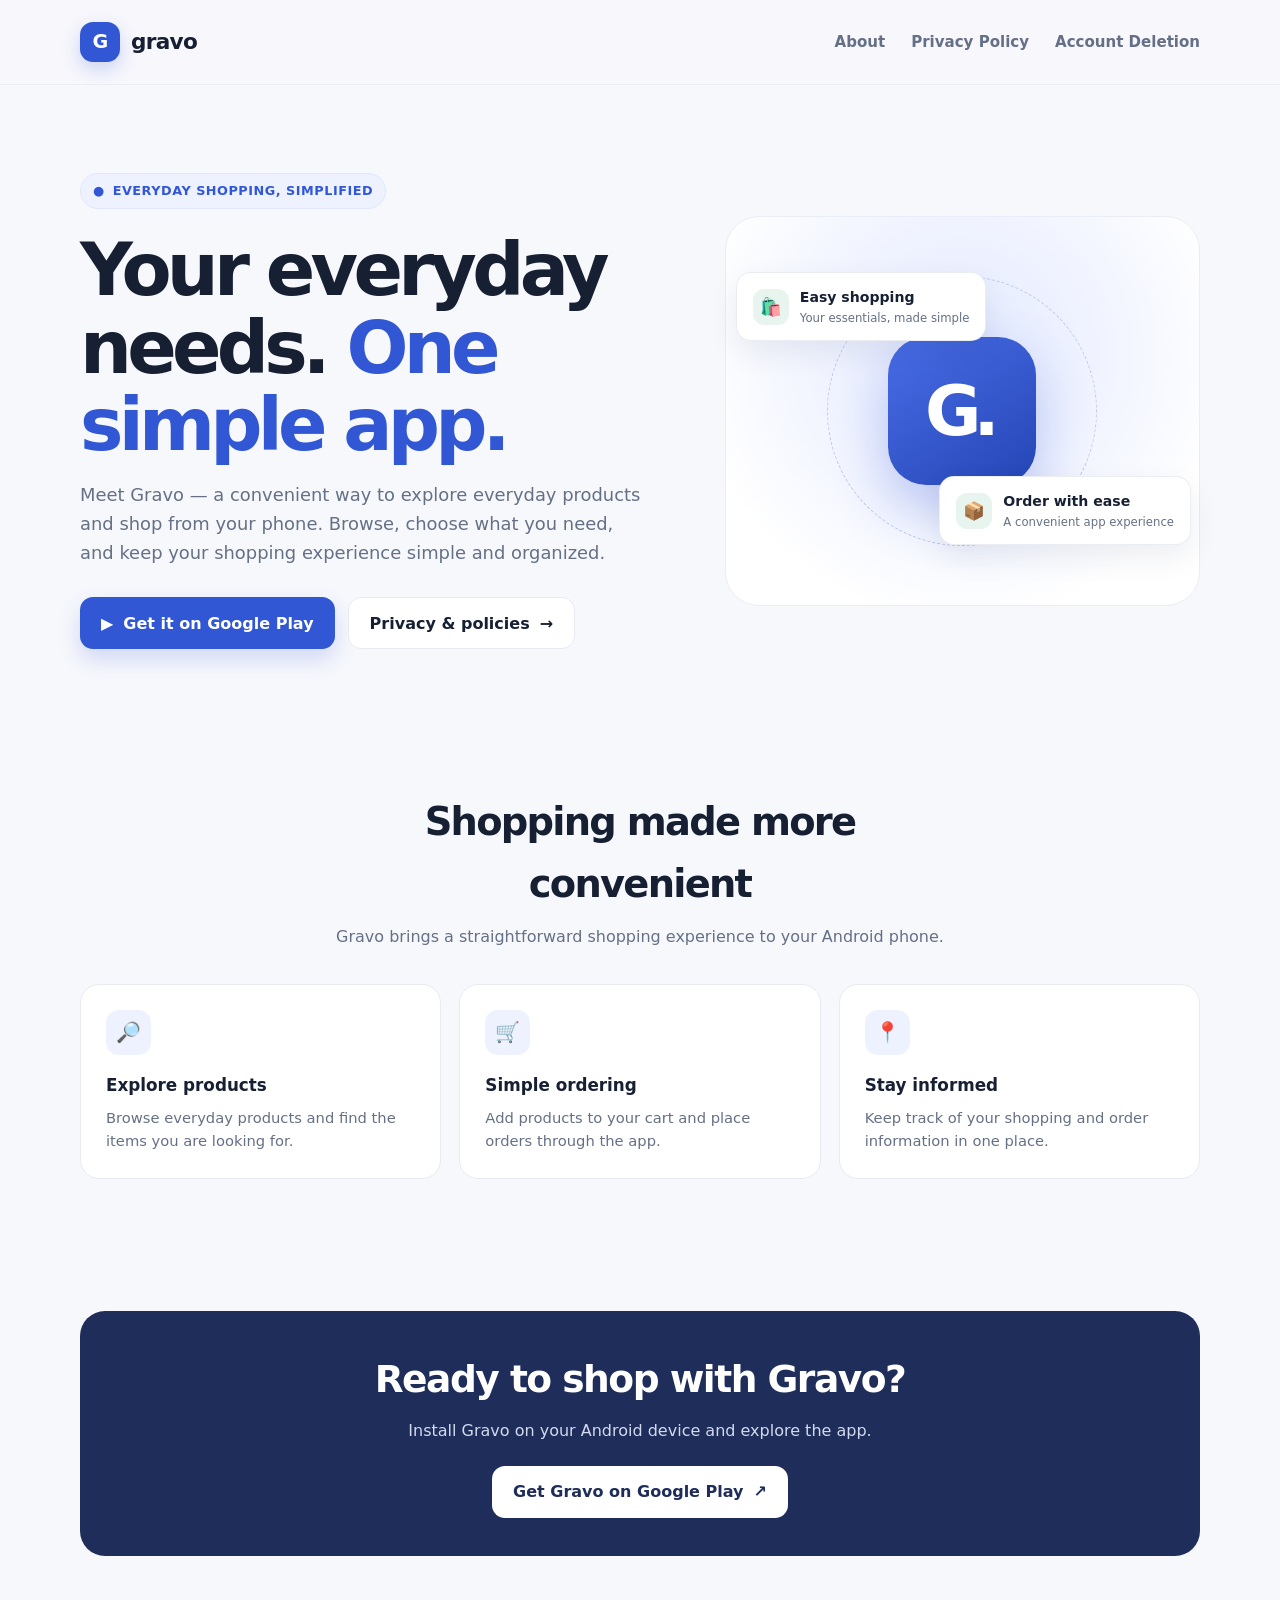
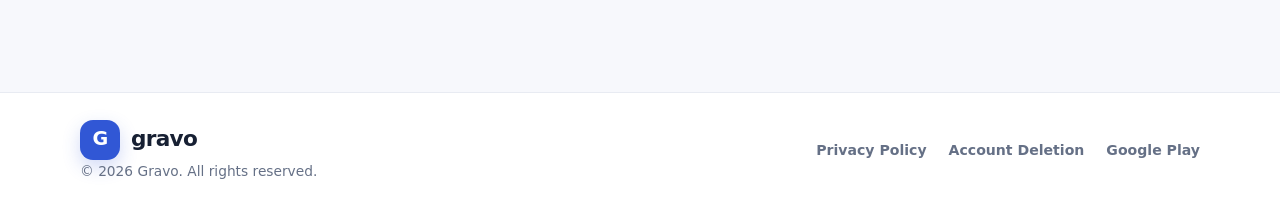
==== commit 955ac8b8: "Rename index to index.html" ====
--- a/index.html
+++ b/index.html
@@ -1,84 +1,233 @@
 <!DOCTYPE html>
-<html>
+<html lang="en">
 <head>
-  <meta charset='utf-8'>
-  <meta name='viewport' content='width=device-width'>
-  <title>Privacy Policy - Gravo</title>
-  <style> 
-    body { font-family: 'Helvetica Neue', Helvetica, Arial, sans-serif; padding:1em; line-height: 1.6; color: #333; max-width: 800px; margin: 0 auto; } 
-    h1, h2, h3, strong { color: #111; }
-    ul { margin-top: 0.5em; }
-    a { color: #12B76A; text-decoration: none; }
-    a:hover { text-decoration: underline; }
+  <meta charset="UTF-8">
+  <meta name="viewport" content="width=device-width, initial-scale=1.0">
+  <meta name="theme-color" content="#f7f8fc">
+  <meta name="description" content="Gravo makes everyday shopping simple. Discover convenient shopping, manage your account, and find Gravo on Google Play.">
+  <title>Gravo — Everyday shopping, made simple</title>
+  <style>
+    :root {
+      --ink: #172033;
+      --muted: #657086;
+      --brand: #3157d5;
+      --brand-dark: #2445b4;
+      --surface: #ffffff;
+      --line: #e8ebf2;
+      --bg: #f7f8fc;
+      --mint: #e8f5ef;
+    }
+    * { box-sizing: border-box; }
+    html { scroll-behavior: smooth; }
+    body {
+      margin: 0;
+      color: var(--ink);
+      background: var(--bg);
+      font-family: Inter, ui-sans-serif, system-ui, -apple-system, BlinkMacSystemFont, "Segoe UI", sans-serif;
+      line-height: 1.6;
+    }
+    a { color: inherit; text-decoration: none; }
+    .container { width: min(1120px, calc(100% - 40px)); margin: 0 auto; }
+    header {
+      padding: 22px 0;
+      border-bottom: 1px solid rgba(232,235,242,.8);
+      background: rgba(247,248,252,.88);
+    }
+    .nav { display: flex; align-items: center; justify-content: space-between; gap: 24px; }
+    .brand { display: inline-flex; align-items: center; gap: 11px; font-size: 1.35rem; font-weight: 800; letter-spacing: -.7px; }
+    .brand-mark {
+      display: grid; place-items: center; width: 40px; height: 40px;
+      border-radius: 13px; color: white; background: var(--brand);
+      font-weight: 900; font-size: 1.2rem; box-shadow: 0 7px 18px rgba(49,87,213,.22);
+    }
+    .nav-links { display: flex; align-items: center; gap: 26px; color: var(--muted); font-size: .94rem; font-weight: 600; }
+    .nav-links a:hover, footer a:hover { color: var(--brand); }
+    .hero { padding: 88px 0 76px; overflow: hidden; }
+    .hero-grid { display: grid; grid-template-columns: 1.1fr .9fr; align-items: center; gap: 64px; }
+    .eyebrow {
+      display: inline-flex; align-items: center; gap: 8px; padding: 7px 12px;
+      border: 1px solid #dfe6ff; border-radius: 999px; color: var(--brand);
+      background: #eef2ff; font-size: .8rem; font-weight: 750; letter-spacing: .04em;
+      text-transform: uppercase;
+    }
+    h1 { margin: 22px 0 18px; max-width: 650px; font-size: clamp(2.7rem, 5.7vw, 4.65rem); line-height: 1.06; letter-spacing: -.065em; }
+    h1 span { color: var(--brand); }
+    .hero-copy { max-width: 570px; color: var(--muted); font-size: 1.12rem; }
+    .actions { display: flex; flex-wrap: wrap; align-items: center; gap: 13px; margin-top: 30px; }
+    .btn {
+      display: inline-flex; justify-content: center; align-items: center; gap: 10px;
+      min-height: 52px; padding: 0 21px; border-radius: 13px; font-weight: 750;
+      transition: transform .18s ease, box-shadow .18s ease, background .18s ease;
+    }
+    .btn:hover { transform: translateY(-2px); }
+    .btn-primary { color: white; background: var(--brand); box-shadow: 0 10px 22px rgba(49,87,213,.2); }
+    .btn-primary:hover { background: var(--brand-dark); }
+    .btn-secondary { color: var(--ink); background: white; border: 1px solid var(--line); }
+    .hero-art {
+      position: relative; display: grid; place-items: center; min-height: 390px;
+      border: 1px solid #e9edf8; border-radius: 34px;
+      background: radial-gradient(circle at 50% 35%, #e3eaff 0, #f0f3ff 38%, #fff 78%);
+    }
+    .orbit { position: absolute; width: 270px; height: 270px; border: 1px dashed #b9c7f5; border-radius: 50%; }
+    .app-tile {
+      position: relative; display: grid; place-items: center; width: 148px; height: 148px;
+      border-radius: 38px; color: white; background: linear-gradient(145deg, #496de8, #2445b4);
+      font-size: 4.3rem; font-weight: 900; letter-spacing: -8px; padding-right: 8px;
+      box-shadow: 0 24px 55px rgba(49,87,213,.3);
+    }
+    .float-card {
+      position: absolute; display: flex; align-items: center; gap: 11px; padding: 13px 16px;
+      border: 1px solid rgba(232,235,242,.9); border-radius: 15px; background: white;
+      box-shadow: 0 12px 30px rgba(26,39,75,.08); font-size: .88rem; font-weight: 700;
+    }
+    .float-card small { display: block; color: var(--muted); font-size: .73rem; font-weight: 500; }
+    .float-one { top: 55px; left: 10px; }
+    .float-two { right: 8px; bottom: 60px; }
+    .float-icon { display: grid; place-items: center; width: 36px; height: 36px; border-radius: 11px; background: var(--mint); font-size: 1.1rem; }
+    .section { padding: 66px 0; }
+    .section-heading { max-width: 650px; margin: 0 auto 34px; text-align: center; }
+    .section-heading h2 { margin: 0 0 10px; font-size: clamp(1.8rem, 3vw, 2.45rem); letter-spacing: -.045em; }
+    .section-heading p { margin: 0; color: var(--muted); }
+    .feature-grid { display: grid; grid-template-columns: repeat(3, 1fr); gap: 18px; }
+    .feature {
+      padding: 25px; border: 1px solid var(--line); border-radius: 19px; background: var(--surface);
+    }
+    .feature-icon { display: grid; place-items: center; width: 45px; height: 45px; margin-bottom: 17px; border-radius: 13px; background: #eef2ff; font-size: 1.25rem; }
+    .feature h3 { margin: 0 0 7px; font-size: 1.05rem; }
+    .feature p { margin: 0; color: var(--muted); font-size: .92rem; }
+    .cta { padding: 38px; border-radius: 25px; color: white; background: #1e2d59; text-align: center; }
+    .cta h2 { margin: 0 0 9px; font-size: clamp(1.7rem, 3vw, 2.35rem); letter-spacing: -.04em; }
+    .cta p { margin: 0 auto 22px; max-width: 570px; color: #d3daf0; }
+    .cta .btn { color: #1e2d59; background: white; }
+    footer { margin-top: 70px; padding: 27px 0; border-top: 1px solid var(--line); background: white; }
+    .footer-inner { display: flex; align-items: center; justify-content: space-between; gap: 20px; }
+    .footer-copy { color: var(--muted); font-size: .86rem; }
+    .footer-links { display: flex; flex-wrap: wrap; gap: 22px; color: var(--muted); font-size: .88rem; font-weight: 600; }
+    @media (max-width: 780px) {
+      .hero { padding: 60px 0 45px; }
+      .hero-grid { grid-template-columns: 1fr; gap: 38px; }
+      .hero-art { min-height: 320px; }
+      .feature-grid { grid-template-columns: 1fr; }
+      .nav-links { gap: 13px; font-size: .82rem; }
+      .footer-inner { flex-direction: column; align-items: flex-start; }
+    }
+    @media (max-width: 480px) {
+      .container { width: min(100% - 30px, 1120px); }
+      header { padding: 15px 0; }
+      .nav { align-items: flex-start; flex-direction: column; gap: 14px; }
+      .nav-links { width: 100%; justify-content: space-between; }
+      .hero-art { min-height: 285px; }
+      .orbit { width: 215px; height: 215px; }
+      .app-tile { width: 120px; height: 120px; border-radius: 31px; font-size: 3.5rem; }
+      .float-one { top: 22px; left: 4px; }
+      .float-two { right: 4px; bottom: 24px; }
+      .float-card { padding: 10px 11px; font-size: .78rem; }
+      .float-icon { width: 30px; height: 30px; }
+      .cta { padding: 29px 20px; }
+    }
   </style>
 </head>
 <body>
-  <h1>Privacy Policy</h1>
-  <p>This privacy policy applies to the Gravo app (the "Application") for mobile devices, an e-commerce platform operated by Meherbaan (collectively, the "Service Provider").</p>
-  
-  <br><strong>Information Collection and Use</strong>
-  <p>To facilitate shopping and delivery, the Application collects information when you download, register, and use it. This information includes, but is not limited to:</p>
-  <ul>
-    <li>Personal Identifiers: Name, email address, and phone number (for authentication and order updates).</li>
-    <li>Delivery Data: Shipping addresses and PIN codes to determine delivery serviceability.</li>
-    <li>Transaction Data: Order history, cart contents, product variants selected, and billing details.</li>
-    <li>Payment Data: Payment processing is handled securely by Razorpay. The Application does not store complete UPI PINs, credit card numbers, or bank account passwords on its servers.</li>
-    <li>Device Data: Your device's Internet Protocol (IP) address, mobile operating system, and time spent on the Application.</li>
-  </ul>
-
-  <br><strong>Location Information</strong>
-  <p>The Application may collect your device's location to provide location-based e-commerce features.</p>
-  <ul>
-    <li>Geolocation Services: Used to verify delivery serviceability in operational areas and optimize local delivery routes.</li>
-    <li>Analytics and Improvements: Aggregated location data helps the Service Provider map demand and improve quick-commerce operations.</li>
-  </ul>
-
-  <br><strong>Cookies and Tracking Technologies</strong>
-  <p>The Application or its third-party SDKs may use cookies, pixels, local storage (such as SQLite/Room databases), and similar technologies to support offline functionality, maintain cart states, and manage user sessions.</p>
-
-  <br><strong>Third Party Access & Integrations</strong>
-  <p>The Service Provider utilizes trusted third-party services for backend infrastructure, authentication, and payment processing. These third parties have their own Privacy Policies regarding data handling:</p>
-  <ul>
-    <li><a href="https://www.google.com/policies/privacy/" target="_blank" rel="noopener noreferrer">Google Play Services</a></li>
-    <li><a href="https://firebase.google.com/support/privacy" target="_blank" rel="noopener noreferrer">Firebase (Authentication, Cloud Firestore, Cloud Functions)</a></li>
-    <li><a href="https://firebase.google.com/support/privacy/" target="_blank" rel="noopener noreferrer">Firebase Crashlytics & Google Analytics</a></li>
-    <li><a href="https://razorpay.com/privacy/" target="_blank" rel="noopener noreferrer">Razorpay (Payment Gateway)</a></li>
-  </ul>
-  <p>The Service Provider may disclose your information to these providers strictly to facilitate app functionality, process orders, and complete transactions.</p>
-
-  <br><strong>Your Data Privacy Rights (Including DPDP Act, India)</strong>
-  <p>In accordance with applicable data protection laws, including India's Digital Personal Data Protection (DPDP) Act 2023, you have the right to:</p>
-  <ul>
-    <li>Access the personal data (including order history and addresses) held by the Service Provider.</li>
-    <li>Correct any inaccurate or outdated information in your profile.</li>
-    <li>Request the deletion of your account and associated personal data.</li>
-  </ul>
-  <p>To exercise these rights, withdraw consent, or request data deletion, contact the Service Provider at khanfareed01131@gmail.com.</p>
-
-  <br><strong>Data Retention Policy</strong>
-  <p>The Service Provider retains personal data based on its necessity for e-commerce fulfillment and legal compliance:</p>
-  <ul>
-    <li>User Provided Data (Addresses, Phone Numbers): Retained as long as your account is active to facilitate future orders.</li>
-    <li>Transaction Records: Order invoices and payment receipts are retained as required by Indian tax and commercial laws.</li>
-  </ul>
-  <p>If you request account deletion, your profile will be removed, but transactional records may be kept in an anonymized or legally compliant format for auditing purposes.</p>
-
-  <br><strong>Security</strong>
-  <p>The Service Provider provides physical, electronic, and procedural safeguards to protect your information. This includes atomic database transactions to secure inventory locking, encrypted payment webhooks, and secure cloud infrastructure.</p>
-
-  <br><strong>Children</strong>
-  <p>The Application is not intended for children under 13 years of age. The Service Provider does not knowingly collect personally identifiable information from children. If a parent or guardian becomes aware that a child has provided personal information, please contact khanfareed01131@gmail.com to have it removed.</p>
-
-  <br><strong>Legal Disclosures</strong>
-  <p>The Service Provider may disclose User Provided Information as required by law, such as to comply with legal processes, protect safety, investigate fraud, or respond to government requests.</p>
-
-  <br><strong>Changes</strong>
-  <p>This Privacy Policy may be updated periodically to reflect changes in legal requirements or platform updates. Continued use of the Application signifies acceptance of the updated policy.</p>
-
-  <br><strong>Contact Us</strong>
-  <p>If you have any questions regarding privacy while using Gravo, or have questions about our practices, please contact the Service Provider via email at khanfareed01131@gmail.com.</p>
-  
-  <br>
-  <p><em>Effective Date: 2026-11-08</em></p>
+  <header>
+    <div class="container nav">
+      <a class="brand" href="#" aria-label="Gravo home">
+        <span class="brand-mark">G</span><span>gravo</span>
+      </a>
+      <nav class="nav-links" aria-label="Main navigation">
+        <a href="#about">About</a>
+        <a href="privacy-policy.html">Privacy Policy</a>
+        <a href="account-deletion.html">Account Deletion</a>
+      </nav>
+    </div>
+  </header>
+
+  <main>
+    <section class="hero" id="about">
+      <div class="container hero-grid">
+        <div>
+          <div class="eyebrow"><span>●</span> Everyday shopping, simplified</div>
+          <h1>Your everyday needs. <span>One simple app.</span></h1>
+          <p class="hero-copy">
+            Meet Gravo — a convenient way to explore everyday products and shop from your phone.
+            Browse, choose what you need, and keep your shopping experience simple and organized.
+          </p>
+          <div class="actions">
+            <a class="btn btn-primary" href="https://play.google.com/store/apps/details?id=com.gravo.Meher" target="_blank" rel="noopener noreferrer">
+              <span aria-hidden="true">▶</span> Get it on Google Play
+            </a>
+            <a class="btn btn-secondary" href="privacy-policy.html">Privacy &amp; policies <span aria-hidden="true">→</span></a>
+          </div>
+        </div>
+        <div class="hero-art" aria-label="Gravo app illustration">
+          <div class="orbit"></div>
+          <div class="app-tile" aria-hidden="true">G.</div>
+          <div class="float-card float-one">
+            <span class="float-icon">🛍️</span>
+            <span>Easy shopping<small>Your essentials, made simple</small></span>
+          </div>
+          <div class="float-card float-two">
+            <span class="float-icon">📦</span>
+            <span>Order with ease<small>A convenient app experience</small></span>
+          </div>
+        </div>
+      </div>
+    </section>
+
+    <section class="section">
+      <div class="container">
+        <div class="section-heading">
+          <h2>Shopping made more convenient</h2>
+          <p>Gravo brings a straightforward shopping experience to your Android phone.</p>
+        </div>
+        <div class="feature-grid">
+          <article class="feature">
+            <div class="feature-icon" aria-hidden="true">🔎</div>
+            <h3>Explore products</h3>
+            <p>Browse everyday products and find the items you are looking for.</p>
+          </article>
+          <article class="feature">
+            <div class="feature-icon" aria-hidden="true">🛒</div>
+            <h3>Simple ordering</h3>
+            <p>Add products to your cart and place orders through the app.</p>
+          </article>
+          <article class="feature">
+            <div class="feature-icon" aria-hidden="true">📍</div>
+            <h3>Stay informed</h3>
+            <p>Keep track of your shopping and order information in one place.</p>
+          </article>
+        </div>
+      </div>
+    </section>
+
+    <section class="section" id="download">
+      <div class="container">
+        <div class="cta">
+          <h2>Ready to shop with Gravo?</h2>
+          <p>Install Gravo on your Android device and explore the app.</p>
+          <a class="btn" href="https://play.google.com/store/apps/details?id=com.gravo.Meher" target="_blank" rel="noopener noreferrer">
+            Get Gravo on Google Play <span aria-hidden="true">↗</span>
+          </a>
+        </div>
+      </div>
+    </section>
+  </main>
+
+  <footer>
+    <div class="container footer-inner">
+      <div>
+        <a class="brand" href="#"><span class="brand-mark">G</span><span>gravo</span></a>
+        <div class="footer-copy">© <span id="year"></span> Gravo. All rights reserved.</div>
+      </div>
+      <nav class="footer-links" aria-label="Legal navigation">
+        <a href="privacy-policy.html">Privacy Policy</a>
+        <a href="account-deletion.html">Account Deletion</a>
+        <a href="https://play.google.com/store/apps/details?id=com.gravo.Meher" target="_blank" rel="noopener noreferrer">Google Play</a>
+      </nav>
+    </div>
+  </footer>
+
+  <script>
+    document.getElementById("year").textContent = new Date().getFullYear();
+  </script>
 </body>
 </html>
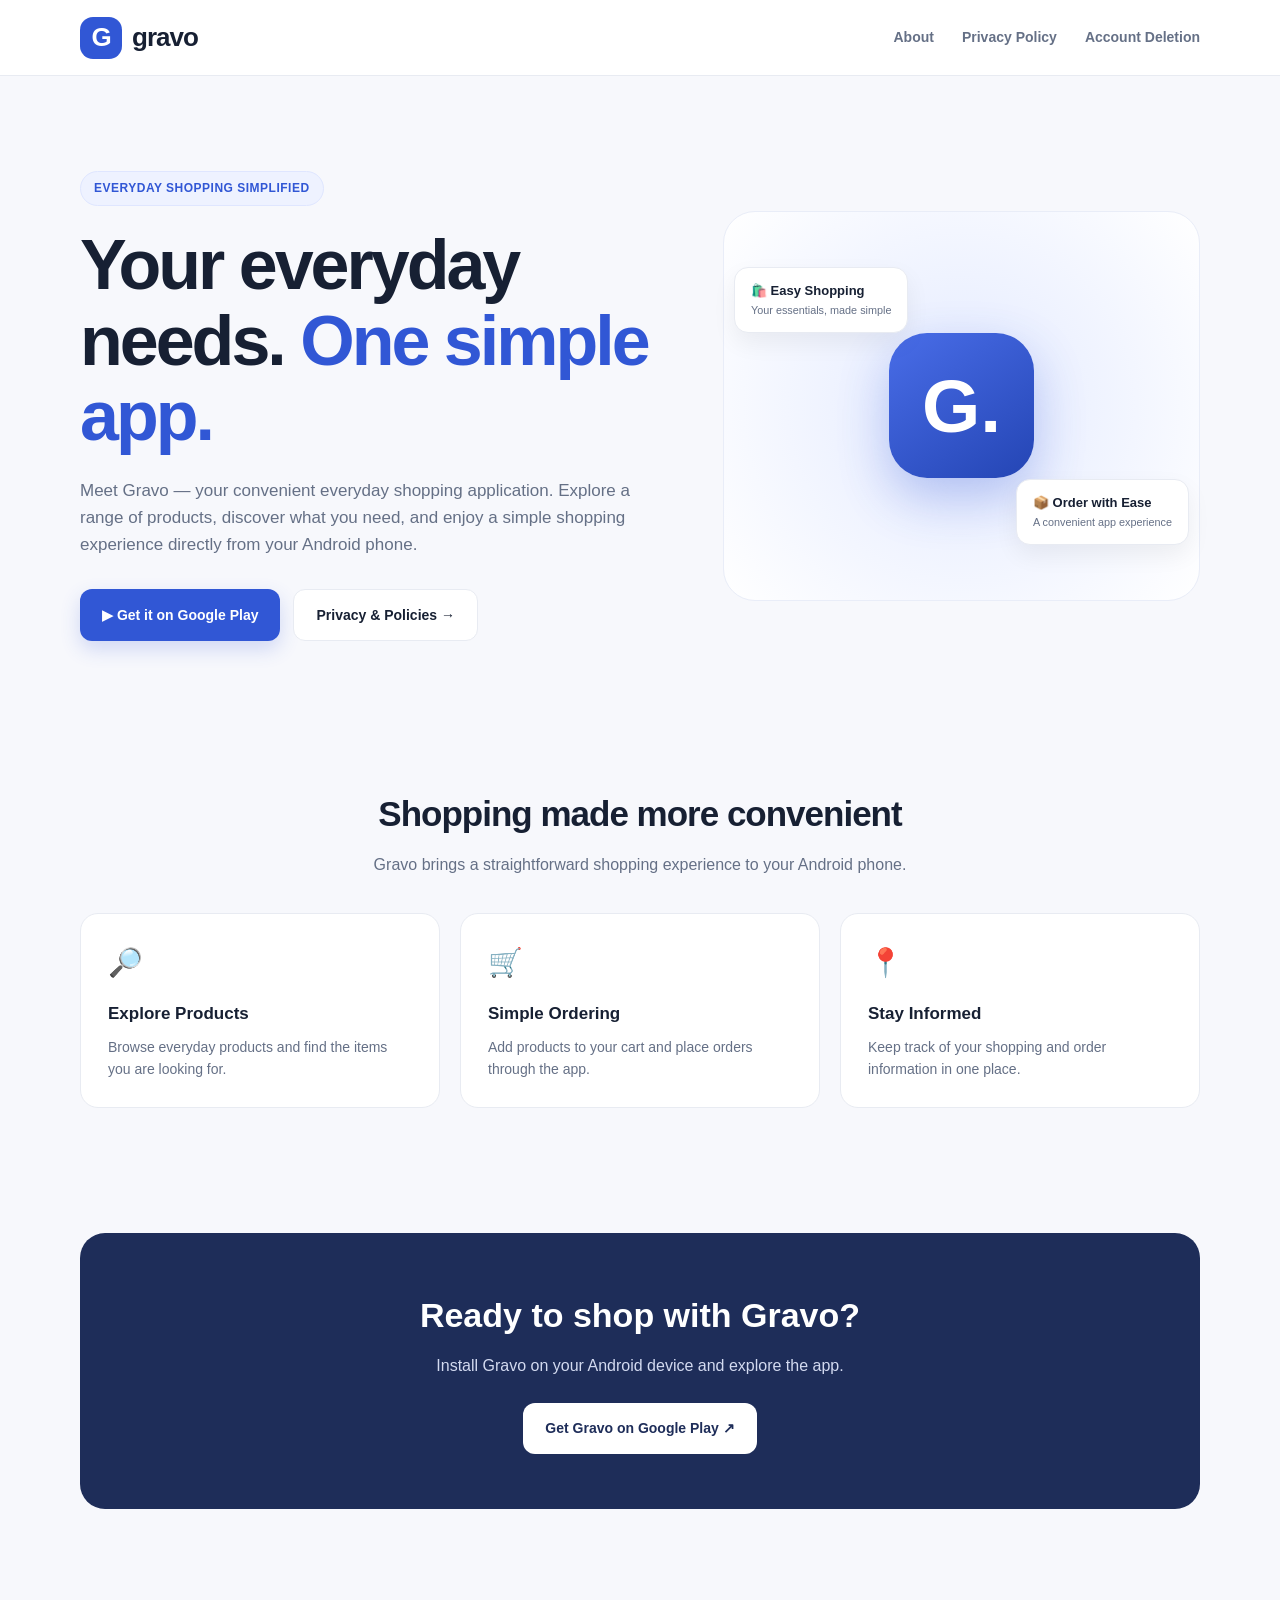
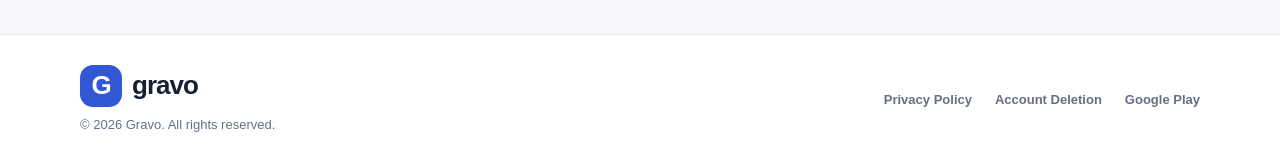
==== commit 87b4fa7c: "Refactor index.html for clarity and branding Updated meta tags, title, and styles for improved clari" ====
--- a/index.html
+++ b/index.html
@@ -1,233 +1,657 @@
+
 <!DOCTYPE html>
 <html lang="en">
 <head>
-  <meta charset="UTF-8">
-  <meta name="viewport" content="width=device-width, initial-scale=1.0">
-  <meta name="theme-color" content="#f7f8fc">
-  <meta name="description" content="Gravo makes everyday shopping simple. Discover convenient shopping, manage your account, and find Gravo on Google Play.">
-  <title>Gravo — Everyday shopping, made simple</title>
-  <style>
-    :root {
-      --ink: #172033;
-      --muted: #657086;
-      --brand: #3157d5;
-      --brand-dark: #2445b4;
-      --surface: #ffffff;
-      --line: #e8ebf2;
-      --bg: #f7f8fc;
-      --mint: #e8f5ef;
-    }
-    * { box-sizing: border-box; }
-    html { scroll-behavior: smooth; }
-    body {
-      margin: 0;
-      color: var(--ink);
-      background: var(--bg);
-      font-family: Inter, ui-sans-serif, system-ui, -apple-system, BlinkMacSystemFont, "Segoe UI", sans-serif;
-      line-height: 1.6;
-    }
-    a { color: inherit; text-decoration: none; }
-    .container { width: min(1120px, calc(100% - 40px)); margin: 0 auto; }
-    header {
-      padding: 22px 0;
-      border-bottom: 1px solid rgba(232,235,242,.8);
-      background: rgba(247,248,252,.88);
-    }
-    .nav { display: flex; align-items: center; justify-content: space-between; gap: 24px; }
-    .brand { display: inline-flex; align-items: center; gap: 11px; font-size: 1.35rem; font-weight: 800; letter-spacing: -.7px; }
-    .brand-mark {
-      display: grid; place-items: center; width: 40px; height: 40px;
-      border-radius: 13px; color: white; background: var(--brand);
-      font-weight: 900; font-size: 1.2rem; box-shadow: 0 7px 18px rgba(49,87,213,.22);
-    }
-    .nav-links { display: flex; align-items: center; gap: 26px; color: var(--muted); font-size: .94rem; font-weight: 600; }
-    .nav-links a:hover, footer a:hover { color: var(--brand); }
-    .hero { padding: 88px 0 76px; overflow: hidden; }
-    .hero-grid { display: grid; grid-template-columns: 1.1fr .9fr; align-items: center; gap: 64px; }
-    .eyebrow {
-      display: inline-flex; align-items: center; gap: 8px; padding: 7px 12px;
-      border: 1px solid #dfe6ff; border-radius: 999px; color: var(--brand);
-      background: #eef2ff; font-size: .8rem; font-weight: 750; letter-spacing: .04em;
-      text-transform: uppercase;
-    }
-    h1 { margin: 22px 0 18px; max-width: 650px; font-size: clamp(2.7rem, 5.7vw, 4.65rem); line-height: 1.06; letter-spacing: -.065em; }
-    h1 span { color: var(--brand); }
-    .hero-copy { max-width: 570px; color: var(--muted); font-size: 1.12rem; }
-    .actions { display: flex; flex-wrap: wrap; align-items: center; gap: 13px; margin-top: 30px; }
-    .btn {
-      display: inline-flex; justify-content: center; align-items: center; gap: 10px;
-      min-height: 52px; padding: 0 21px; border-radius: 13px; font-weight: 750;
-      transition: transform .18s ease, box-shadow .18s ease, background .18s ease;
-    }
-    .btn:hover { transform: translateY(-2px); }
-    .btn-primary { color: white; background: var(--brand); box-shadow: 0 10px 22px rgba(49,87,213,.2); }
-    .btn-primary:hover { background: var(--brand-dark); }
-    .btn-secondary { color: var(--ink); background: white; border: 1px solid var(--line); }
-    .hero-art {
-      position: relative; display: grid; place-items: center; min-height: 390px;
-      border: 1px solid #e9edf8; border-radius: 34px;
-      background: radial-gradient(circle at 50% 35%, #e3eaff 0, #f0f3ff 38%, #fff 78%);
-    }
-    .orbit { position: absolute; width: 270px; height: 270px; border: 1px dashed #b9c7f5; border-radius: 50%; }
-    .app-tile {
-      position: relative; display: grid; place-items: center; width: 148px; height: 148px;
-      border-radius: 38px; color: white; background: linear-gradient(145deg, #496de8, #2445b4);
-      font-size: 4.3rem; font-weight: 900; letter-spacing: -8px; padding-right: 8px;
-      box-shadow: 0 24px 55px rgba(49,87,213,.3);
-    }
-    .float-card {
-      position: absolute; display: flex; align-items: center; gap: 11px; padding: 13px 16px;
-      border: 1px solid rgba(232,235,242,.9); border-radius: 15px; background: white;
-      box-shadow: 0 12px 30px rgba(26,39,75,.08); font-size: .88rem; font-weight: 700;
-    }
-    .float-card small { display: block; color: var(--muted); font-size: .73rem; font-weight: 500; }
-    .float-one { top: 55px; left: 10px; }
-    .float-two { right: 8px; bottom: 60px; }
-    .float-icon { display: grid; place-items: center; width: 36px; height: 36px; border-radius: 11px; background: var(--mint); font-size: 1.1rem; }
-    .section { padding: 66px 0; }
-    .section-heading { max-width: 650px; margin: 0 auto 34px; text-align: center; }
-    .section-heading h2 { margin: 0 0 10px; font-size: clamp(1.8rem, 3vw, 2.45rem); letter-spacing: -.045em; }
-    .section-heading p { margin: 0; color: var(--muted); }
-    .feature-grid { display: grid; grid-template-columns: repeat(3, 1fr); gap: 18px; }
-    .feature {
-      padding: 25px; border: 1px solid var(--line); border-radius: 19px; background: var(--surface);
-    }
-    .feature-icon { display: grid; place-items: center; width: 45px; height: 45px; margin-bottom: 17px; border-radius: 13px; background: #eef2ff; font-size: 1.25rem; }
-    .feature h3 { margin: 0 0 7px; font-size: 1.05rem; }
-    .feature p { margin: 0; color: var(--muted); font-size: .92rem; }
-    .cta { padding: 38px; border-radius: 25px; color: white; background: #1e2d59; text-align: center; }
-    .cta h2 { margin: 0 0 9px; font-size: clamp(1.7rem, 3vw, 2.35rem); letter-spacing: -.04em; }
-    .cta p { margin: 0 auto 22px; max-width: 570px; color: #d3daf0; }
-    .cta .btn { color: #1e2d59; background: white; }
-    footer { margin-top: 70px; padding: 27px 0; border-top: 1px solid var(--line); background: white; }
-    .footer-inner { display: flex; align-items: center; justify-content: space-between; gap: 20px; }
-    .footer-copy { color: var(--muted); font-size: .86rem; }
-    .footer-links { display: flex; flex-wrap: wrap; gap: 22px; color: var(--muted); font-size: .88rem; font-weight: 600; }
-    @media (max-width: 780px) {
-      .hero { padding: 60px 0 45px; }
-      .hero-grid { grid-template-columns: 1fr; gap: 38px; }
-      .hero-art { min-height: 320px; }
-      .feature-grid { grid-template-columns: 1fr; }
-      .nav-links { gap: 13px; font-size: .82rem; }
-      .footer-inner { flex-direction: column; align-items: flex-start; }
-    }
-    @media (max-width: 480px) {
-      .container { width: min(100% - 30px, 1120px); }
-      header { padding: 15px 0; }
-      .nav { align-items: flex-start; flex-direction: column; gap: 14px; }
-      .nav-links { width: 100%; justify-content: space-between; }
-      .hero-art { min-height: 285px; }
-      .orbit { width: 215px; height: 215px; }
-      .app-tile { width: 120px; height: 120px; border-radius: 31px; font-size: 3.5rem; }
-      .float-one { top: 22px; left: 4px; }
-      .float-two { right: 4px; bottom: 24px; }
-      .float-card { padding: 10px 11px; font-size: .78rem; }
-      .float-icon { width: 30px; height: 30px; }
-      .cta { padding: 29px 20px; }
-    }
-  </style>
+<meta charset="UTF-8">
+<meta name="viewport" content="width=device-width, initial-scale=1.0">
+<meta name="theme-color" content="#f7f8fc">
+<meta name="description" content="Gravo - Your everyday shopping app. Explore products and enjoy convenient shopping.">
+
+<title>Gravo | Everyday Shopping Made Simple</title>
+
+<style>
+:root {
+    --primary: #3157d5;
+    --primary-dark: #2445b4;
+    --text: #172033;
+    --muted: #657086;
+    --background: #f7f8fc;
+    --white: #ffffff;
+    --border: #e8ebf2;
+}
+
+* {
+    margin: 0;
+    padding: 0;
+    box-sizing: border-box;
+}
+
+html {
+    scroll-behavior: smooth;
+}
+
+body {
+    font-family: Inter, Arial, sans-serif;
+    color: var(--text);
+    background: var(--background);
+    line-height: 1.6;
+}
+
+a {
+    text-decoration: none;
+    color: inherit;
+}
+
+.container {
+    width: min(1120px, calc(100% - 40px));
+    margin: auto;
+}
+
+/* NAVIGATION */
+
+header {
+    background: rgba(255,255,255,.95);
+    border-bottom: 1px solid var(--border);
+    position: sticky;
+    top: 0;
+    z-index: 100;
+}
+
+.navbar {
+    min-height: 75px;
+    display: flex;
+    align-items: center;
+    justify-content: space-between;
+    gap: 20px;
+}
+
+.logo {
+    display: flex;
+    align-items: center;
+    gap: 10px;
+    font-size: 26px;
+    font-weight: 850;
+    letter-spacing: -1px;
+}
+
+.logo-icon {
+    width: 42px;
+    height: 42px;
+    display: grid;
+    place-items: center;
+    color: white;
+    background: var(--primary);
+    border-radius: 13px;
+}
+
+.nav-links {
+    display: flex;
+    gap: 28px;
+    align-items: center;
+    color: var(--muted);
+    font-size: 14px;
+    font-weight: 600;
+}
+
+.nav-links a:hover {
+    color: var(--primary);
+}
+
+/* BUTTONS */
+
+.btn {
+    display: inline-flex;
+    justify-content: center;
+    align-items: center;
+    gap: 10px;
+    padding: 14px 22px;
+    border-radius: 12px;
+    font-size: 14px;
+    font-weight: 750;
+    transition: .2s;
+}
+
+.btn:hover {
+    transform: translateY(-2px);
+}
+
+.btn-primary {
+    background: var(--primary);
+    color: white;
+    box-shadow: 0 8px 20px rgba(49,87,213,.2);
+}
+
+.btn-primary:hover {
+    background: var(--primary-dark);
+}
+
+.btn-secondary {
+    background: white;
+    border: 1px solid var(--border);
+}
+
+/* HERO */
+
+.hero {
+    padding: 95px 0 80px;
+}
+
+.hero-content {
+    display: grid;
+    grid-template-columns: 1.1fr .9fr;
+    align-items: center;
+    gap: 60px;
+}
+
+.tag {
+    display: inline-block;
+    background: #eef2ff;
+    color: var(--primary);
+    border: 1px solid #dfe6ff;
+    padding: 7px 13px;
+    border-radius: 30px;
+    font-size: 12px;
+    font-weight: 750;
+    text-transform: uppercase;
+    letter-spacing: .5px;
+}
+
+h1 {
+    font-size: clamp(42px, 6vw, 70px);
+    line-height: 1.08;
+    letter-spacing: -3px;
+    margin: 22px 0;
+}
+
+h1 span {
+    color: var(--primary);
+}
+
+.hero-description {
+    max-width: 560px;
+    color: var(--muted);
+    font-size: 17px;
+}
+
+.hero-buttons {
+    display: flex;
+    flex-wrap: wrap;
+    gap: 13px;
+    margin-top: 30px;
+}
+
+/* APP ILLUSTRATION */
+
+.hero-visual {
+    min-height: 390px;
+    border: 1px solid #e9edf8;
+    border-radius: 32px;
+    background: radial-gradient(circle, #e3eaff, #ffffff);
+    display: grid;
+    place-items: center;
+    position: relative;
+}
+
+.app-icon {
+    width: 145px;
+    height: 145px;
+    background: linear-gradient(145deg, #496de8, #2445b4);
+    color: white;
+    border-radius: 38px;
+    display: grid;
+    place-items: center;
+    font-size: 75px;
+    font-weight: 900;
+    box-shadow: 0 20px 50px rgba(49,87,213,.3);
+}
+
+.floating-card {
+    position: absolute;
+    background: white;
+    border: 1px solid var(--border);
+    border-radius: 14px;
+    padding: 13px 16px;
+    box-shadow: 0 10px 25px rgba(0,0,0,.06);
+    font-size: 13px;
+    font-weight: 700;
+}
+
+.floating-card small {
+    display: block;
+    color: var(--muted);
+    font-weight: 400;
+}
+
+.card-one {
+    top: 55px;
+    left: 10px;
+}
+
+.card-two {
+    bottom: 55px;
+    right: 10px;
+}
+
+/* FEATURES */
+
+.features {
+    padding: 65px 0;
+}
+
+.section-heading {
+    text-align: center;
+    max-width: 650px;
+    margin: 0 auto 35px;
+}
+
+.section-heading h2 {
+    font-size: 35px;
+    letter-spacing: -1px;
+}
+
+.section-heading p {
+    color: var(--muted);
+    margin-top: 10px;
+}
+
+.feature-grid {
+    display: grid;
+    grid-template-columns: repeat(3, 1fr);
+    gap: 20px;
+}
+
+.feature {
+    background: white;
+    border: 1px solid var(--border);
+    padding: 27px;
+    border-radius: 18px;
+}
+
+.feature-icon {
+    font-size: 28px;
+    margin-bottom: 15px;
+}
+
+.feature h3 {
+    font-size: 17px;
+    margin-bottom: 8px;
+}
+
+.feature p {
+    color: var(--muted);
+    font-size: 14px;
+}
+
+/* DOWNLOAD SECTION */
+
+.download {
+    padding: 60px 0;
+}
+
+.download-box {
+    text-align: center;
+    padding: 55px 25px;
+    background: #1e2d59;
+    color: white;
+    border-radius: 25px;
+}
+
+.download-box h2 {
+    font-size: 34px;
+    margin-bottom: 10px;
+}
+
+.download-box p {
+    color: #d3daf0;
+    margin-bottom: 25px;
+}
+
+.download-box .btn {
+    background: white;
+    color: #1e2d59;
+}
+
+/* FOOTER */
+
+footer {
+    background: white;
+    border-top: 1px solid var(--border);
+    margin-top: 65px;
+    padding: 30px 0;
+}
+
+.footer-content {
+    display: flex;
+    justify-content: space-between;
+    align-items: center;
+    gap: 25px;
+}
+
+.footer-description {
+    color: var(--muted);
+    font-size: 13px;
+    margin-top: 8px;
+}
+
+.footer-links {
+    display: flex;
+    gap: 23px;
+    flex-wrap: wrap;
+    color: var(--muted);
+    font-size: 13px;
+    font-weight: 600;
+}
+
+.footer-links a:hover {
+    color: var(--primary);
+}
+
+/* RESPONSIVE */
+
+@media(max-width: 780px) {
+
+    .hero {
+        padding: 60px 0;
+    }
+
+    .hero-content {
+        grid-template-columns: 1fr;
+        gap: 40px;
+    }
+
+    .feature-grid {
+        grid-template-columns: 1fr;
+    }
+
+    .footer-content {
+        flex-direction: column;
+        align-items: flex-start;
+    }
+
+}
+
+@media(max-width: 480px) {
+
+    .container {
+        width: calc(100% - 30px);
+    }
+
+    .navbar {
+        flex-direction: column;
+        align-items: flex-start;
+        padding: 15px 0;
+    }
+
+    .nav-links {
+        width: 100%;
+        justify-content: space-between;
+        gap: 8px;
+        font-size: 11px;
+    }
+
+    h1 {
+        font-size: 43px;
+        letter-spacing: -2px;
+    }
+
+    .hero-visual {
+        min-height: 290px;
+    }
+
+    .app-icon {
+        width: 115px;
+        height: 115px;
+        font-size: 60px;
+    }
+
+    .floating-card {
+        font-size: 11px;
+        padding: 10px;
+    }
+
+    .card-one {
+        top: 20px;
+        left: 5px;
+    }
+
+    .card-two {
+        bottom: 20px;
+        right: 5px;
+    }
+
+    .download-box h2 {
+        font-size: 27px;
+    }
+
+}
+
+</style>
 </head>
+
 <body>
-  <header>
-    <div class="container nav">
-      <a class="brand" href="#" aria-label="Gravo home">
-        <span class="brand-mark">G</span><span>gravo</span>
-      </a>
-      <nav class="nav-links" aria-label="Main navigation">
-        <a href="#about">About</a>
-        <a href="privacy-policy.html">Privacy Policy</a>
-        <a href="account-deletion.html">Account Deletion</a>
-      </nav>
+
+<!-- NAVIGATION -->
+
+<header>
+    <div class="container navbar">
+
+        <a href="#" class="logo">
+            <span class="logo-icon">G</span>
+            <span>gravo</span>
+        </a>
+
+        <nav class="nav-links">
+            <a href="#about">About</a>
+            <a href="privacy-policy.html">Privacy Policy</a>
+            <a href="delete-account.html">Account Deletion</a>
+        </nav>
+
     </div>
-  </header>
-
-  <main>
-    <section class="hero" id="about">
-      <div class="container hero-grid">
+</header>
+
+<main>
+
+<!-- HERO -->
+
+<section class="hero" id="about">
+
+    <div class="container hero-content">
+
         <div>
-          <div class="eyebrow"><span>●</span> Everyday shopping, simplified</div>
-          <h1>Your everyday needs. <span>One simple app.</span></h1>
-          <p class="hero-copy">
-            Meet Gravo — a convenient way to explore everyday products and shop from your phone.
-            Browse, choose what you need, and keep your shopping experience simple and organized.
-          </p>
-          <div class="actions">
-            <a class="btn btn-primary" href="https://play.google.com/store/apps/details?id=com.gravo.Meher" target="_blank" rel="noopener noreferrer">
-              <span aria-hidden="true">▶</span> Get it on Google Play
+
+            <span class="tag">Everyday Shopping Simplified</span>
+
+            <h1>
+                Your everyday needs.
+                <span>One simple app.</span>
+            </h1>
+
+            <p class="hero-description">
+                Meet Gravo — your convenient everyday shopping
+                application. Explore a range of products, discover
+                what you need, and enjoy a simple shopping
+                experience directly from your Android phone.
+            </p>
+
+            <div class="hero-buttons">
+
+                <a class="btn btn-primary"
+                   href="https://play.google.com/store/apps/details?id=com.gravo.Meher"
+                   target="_blank"
+                   rel="noopener noreferrer">
+                    ▶ Get it on Google Play
+                </a>
+
+                <a class="btn btn-secondary"
+                   href="privacy-policy.html">
+                    Privacy & Policies →
+                </a>
+
+            </div>
+
+        </div>
+
+        <div class="hero-visual">
+
+            <div class="app-icon">G.</div>
+
+            <div class="floating-card card-one">
+                🛍️ Easy Shopping
+                <small>Your essentials, made simple</small>
+            </div>
+
+            <div class="floating-card card-two">
+                📦 Order with Ease
+                <small>A convenient app experience</small>
+            </div>
+
+        </div>
+
+    </div>
+
+</section>
+
+<!-- FEATURES -->
+
+<section class="features">
+
+    <div class="container">
+
+        <div class="section-heading">
+
+            <h2>Shopping made more convenient</h2>
+
+            <p>
+                Gravo brings a straightforward shopping
+                experience to your Android phone.
+            </p>
+
+        </div>
+
+        <div class="feature-grid">
+
+            <article class="feature">
+
+                <div class="feature-icon">🔎</div>
+
+                <h3>Explore Products</h3>
+
+                <p>
+                    Browse everyday products and find
+                    the items you are looking for.
+                </p>
+
+            </article>
+
+            <article class="feature">
+
+                <div class="feature-icon">🛒</div>
+
+                <h3>Simple Ordering</h3>
+
+                <p>
+                    Add products to your cart and
+                    place orders through the app.
+                </p>
+
+            </article>
+
+            <article class="feature">
+
+                <div class="feature-icon">📍</div>
+
+                <h3>Stay Informed</h3>
+
+                <p>
+                    Keep track of your shopping
+                    and order information in one place.
+                </p>
+
+            </article>
+
+        </div>
+
+    </div>
+
+</section>
+
+<!-- DOWNLOAD -->
+
+<section class="download">
+
+    <div class="container">
+
+        <div class="download-box">
+
+            <h2>Ready to shop with Gravo?</h2>
+
+            <p>
+                Install Gravo on your Android device
+                and explore the app.
+            </p>
+
+            <a class="btn"
+               href="https://play.google.com/store/apps/details?id=com.gravo.Meher"
+               target="_blank"
+               rel="noopener noreferrer">
+
+                Get Gravo on Google Play ↗
+
             </a>
-            <a class="btn btn-secondary" href="privacy-policy.html">Privacy &amp; policies <span aria-hidden="true">→</span></a>
-          </div>
+
         </div>
-        <div class="hero-art" aria-label="Gravo app illustration">
-          <div class="orbit"></div>
-          <div class="app-tile" aria-hidden="true">G.</div>
-          <div class="float-card float-one">
-            <span class="float-icon">🛍️</span>
-            <span>Easy shopping<small>Your essentials, made simple</small></span>
-          </div>
-          <div class="float-card float-two">
-            <span class="float-icon">📦</span>
-            <span>Order with ease<small>A convenient app experience</small></span>
-          </div>
+
+    </div>
+
+</section>
+
+</main>
+
+<!-- FOOTER -->
+
+<footer>
+
+    <div class="container footer-content">
+
+        <div>
+
+            <a href="#" class="logo">
+                <span class="logo-icon">G</span>
+                <span>gravo</span>
+            </a>
+
+            <p class="footer-description">
+                © <span id="year"></span> Gravo. All rights reserved.
+            </p>
+
         </div>
-      </div>
-    </section>
-
-    <section class="section">
-      <div class="container">
-        <div class="section-heading">
-          <h2>Shopping made more convenient</h2>
-          <p>Gravo brings a straightforward shopping experience to your Android phone.</p>
-        </div>
-        <div class="feature-grid">
-          <article class="feature">
-            <div class="feature-icon" aria-hidden="true">🔎</div>
-            <h3>Explore products</h3>
-            <p>Browse everyday products and find the items you are looking for.</p>
-          </article>
-          <article class="feature">
-            <div class="feature-icon" aria-hidden="true">🛒</div>
-            <h3>Simple ordering</h3>
-            <p>Add products to your cart and place orders through the app.</p>
-          </article>
-          <article class="feature">
-            <div class="feature-icon" aria-hidden="true">📍</div>
-            <h3>Stay informed</h3>
-            <p>Keep track of your shopping and order information in one place.</p>
-          </article>
-        </div>
-      </div>
-    </section>
-
-    <section class="section" id="download">
-      <div class="container">
-        <div class="cta">
-          <h2>Ready to shop with Gravo?</h2>
-          <p>Install Gravo on your Android device and explore the app.</p>
-          <a class="btn" href="https://play.google.com/store/apps/details?id=com.gravo.Meher" target="_blank" rel="noopener noreferrer">
-            Get Gravo on Google Play <span aria-hidden="true">↗</span>
-          </a>
-        </div>
-      </div>
-    </section>
-  </main>
-
-  <footer>
-    <div class="container footer-inner">
-      <div>
-        <a class="brand" href="#"><span class="brand-mark">G</span><span>gravo</span></a>
-        <div class="footer-copy">© <span id="year"></span> Gravo. All rights reserved.</div>
-      </div>
-      <nav class="footer-links" aria-label="Legal navigation">
-        <a href="privacy-policy.html">Privacy Policy</a>
-        <a href="account-deletion.html">Account Deletion</a>
-        <a href="https://play.google.com/store/apps/details?id=com.gravo.Meher" target="_blank" rel="noopener noreferrer">Google Play</a>
-      </nav>
+
+        <nav class="footer-links">
+
+            <a href="privacy-policy.html">
+                Privacy Policy
+            </a>
+
+            <a href="delete-account.html">
+                Account Deletion
+            </a>
+
+            <a href="https://play.google.com/store/apps/details?id=com.gravo.Meher"
+               target="_blank"
+               rel="noopener noreferrer">
+                Google Play
+            </a>
+
+        </nav>
+
     </div>
-  </footer>
-
-  <script>
-    document.getElementById("year").textContent = new Date().getFullYear();
-  </script>
+
+</footer>
+
+<script>
+document.getElementById("year").textContent =
+    new Date().getFullYear();
+</script>
+
 </body>
 </html>
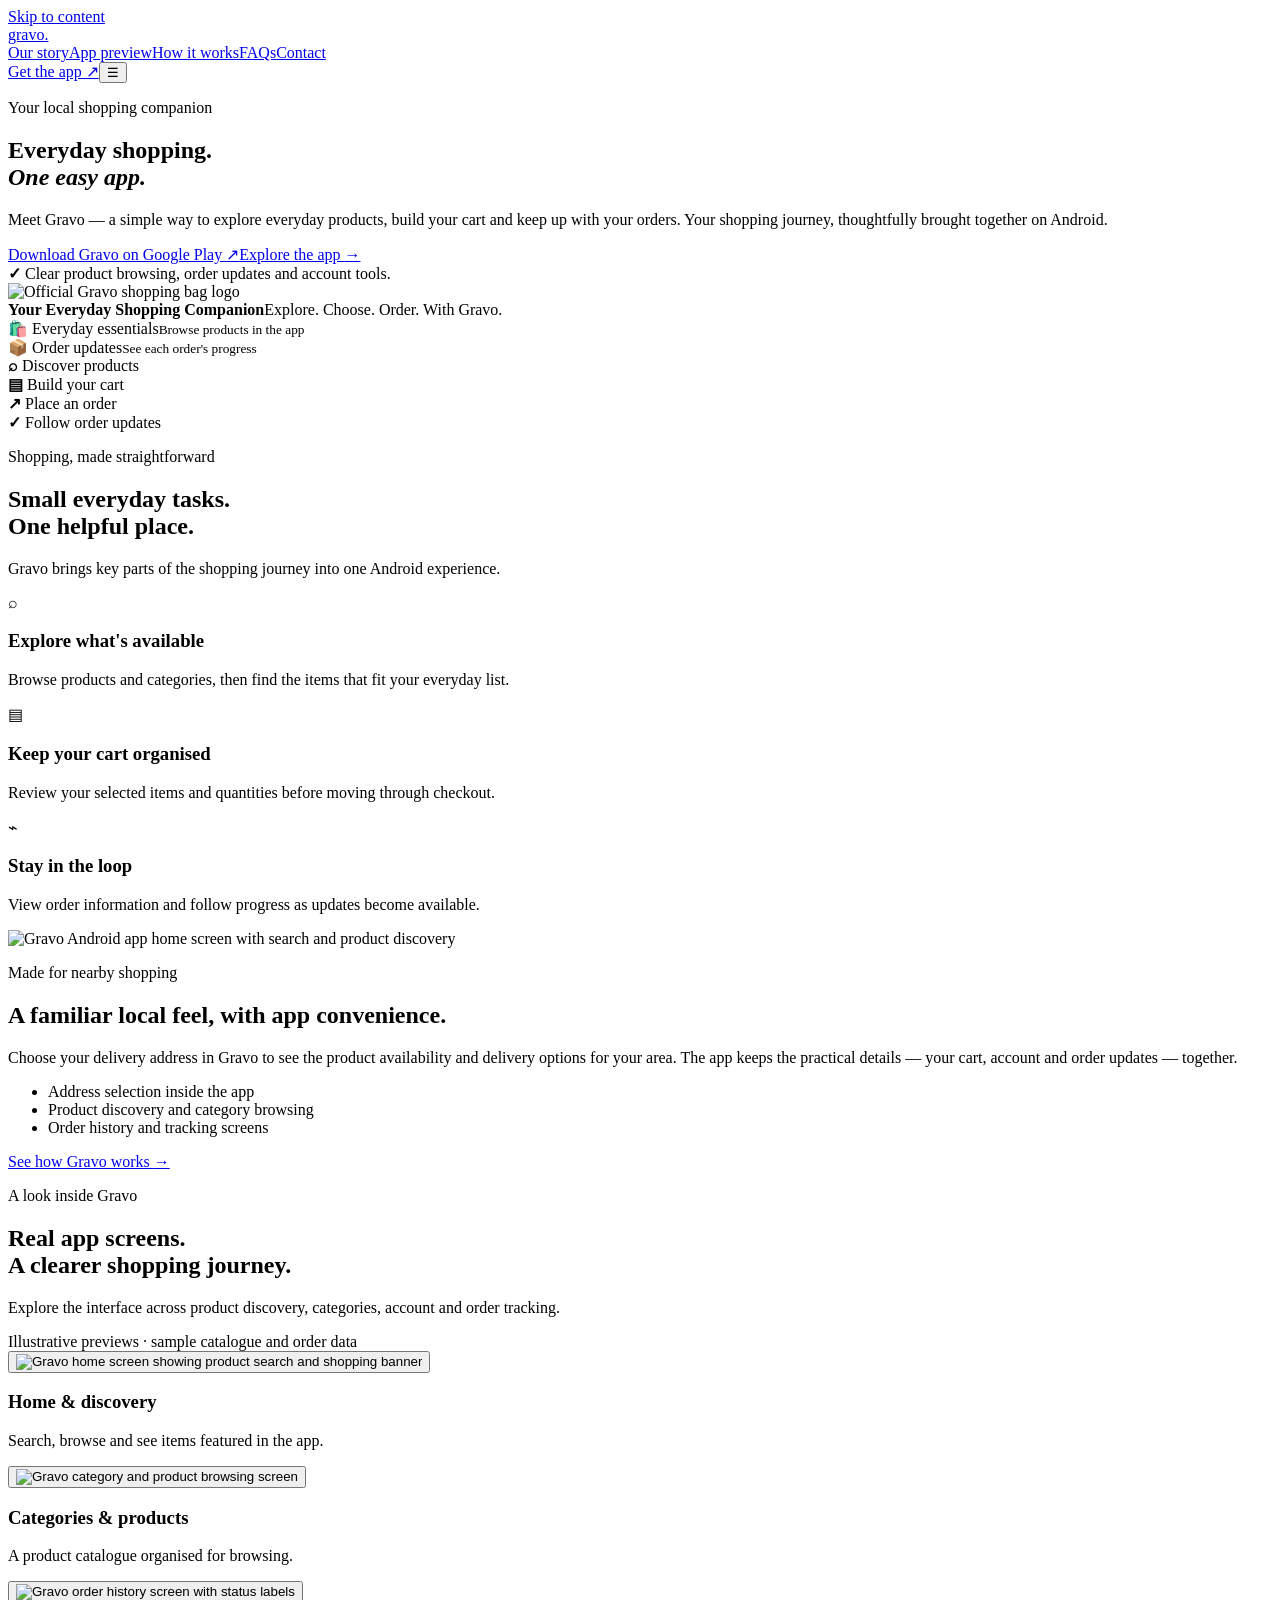
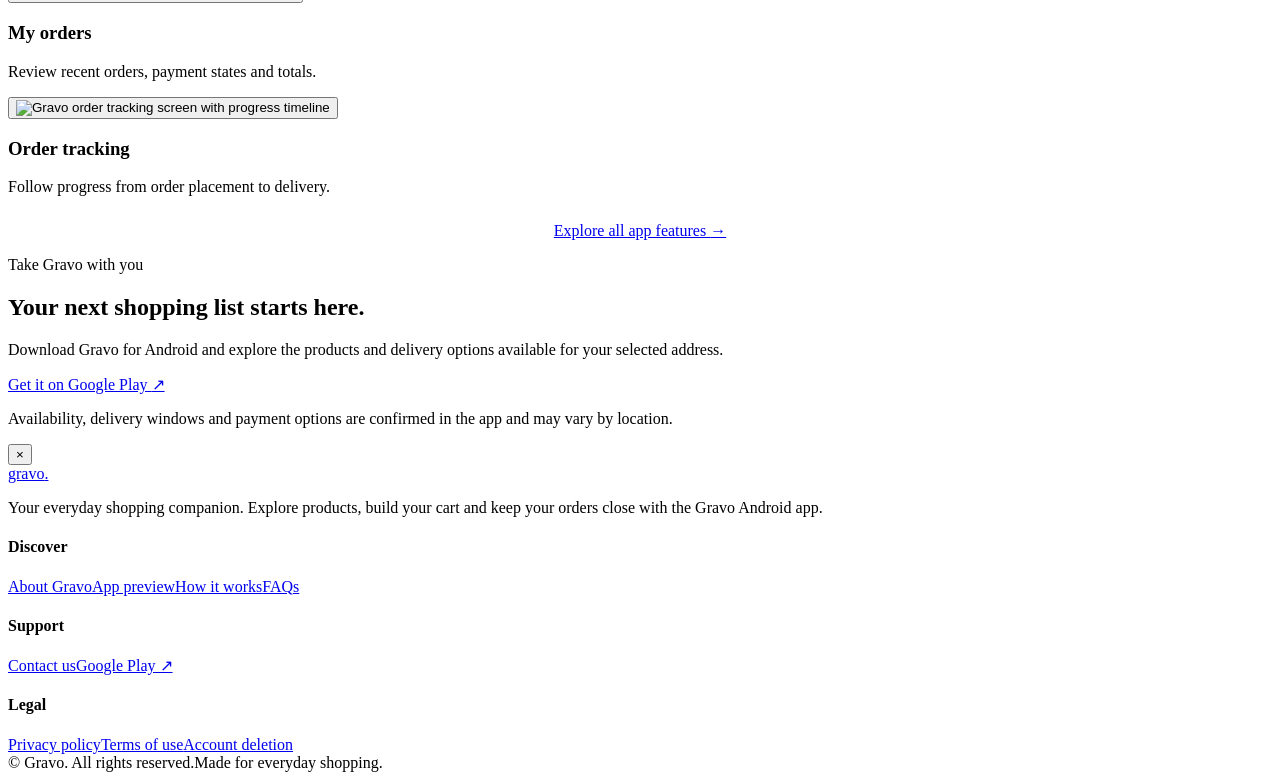
==== commit 8674b874: "Add files via upload" ====
--- a/index.html
+++ b/index.html
@@ -1,657 +1,35 @@
-
-<!DOCTYPE html>
-<html lang="en">
-<head>
-<meta charset="UTF-8">
-<meta name="viewport" content="width=device-width, initial-scale=1.0">
-<meta name="theme-color" content="#f7f8fc">
-<meta name="description" content="Gravo - Your everyday shopping app. Explore products and enjoy convenient shopping.">
-
-<title>Gravo | Everyday Shopping Made Simple</title>
-
-<style>
-:root {
-    --primary: #3157d5;
-    --primary-dark: #2445b4;
-    --text: #172033;
-    --muted: #657086;
-    --background: #f7f8fc;
-    --white: #ffffff;
-    --border: #e8ebf2;
-}
-
-* {
-    margin: 0;
-    padding: 0;
-    box-sizing: border-box;
-}
-
-html {
-    scroll-behavior: smooth;
-}
-
-body {
-    font-family: Inter, Arial, sans-serif;
-    color: var(--text);
-    background: var(--background);
-    line-height: 1.6;
-}
-
-a {
-    text-decoration: none;
-    color: inherit;
-}
-
-.container {
-    width: min(1120px, calc(100% - 40px));
-    margin: auto;
-}
-
-/* NAVIGATION */
-
-header {
-    background: rgba(255,255,255,.95);
-    border-bottom: 1px solid var(--border);
-    position: sticky;
-    top: 0;
-    z-index: 100;
-}
-
-.navbar {
-    min-height: 75px;
-    display: flex;
-    align-items: center;
-    justify-content: space-between;
-    gap: 20px;
-}
-
-.logo {
-    display: flex;
-    align-items: center;
-    gap: 10px;
-    font-size: 26px;
-    font-weight: 850;
-    letter-spacing: -1px;
-}
-
-.logo-icon {
-    width: 42px;
-    height: 42px;
-    display: grid;
-    place-items: center;
-    color: white;
-    background: var(--primary);
-    border-radius: 13px;
-}
-
-.nav-links {
-    display: flex;
-    gap: 28px;
-    align-items: center;
-    color: var(--muted);
-    font-size: 14px;
-    font-weight: 600;
-}
-
-.nav-links a:hover {
-    color: var(--primary);
-}
-
-/* BUTTONS */
-
-.btn {
-    display: inline-flex;
-    justify-content: center;
-    align-items: center;
-    gap: 10px;
-    padding: 14px 22px;
-    border-radius: 12px;
-    font-size: 14px;
-    font-weight: 750;
-    transition: .2s;
-}
-
-.btn:hover {
-    transform: translateY(-2px);
-}
-
-.btn-primary {
-    background: var(--primary);
-    color: white;
-    box-shadow: 0 8px 20px rgba(49,87,213,.2);
-}
-
-.btn-primary:hover {
-    background: var(--primary-dark);
-}
-
-.btn-secondary {
-    background: white;
-    border: 1px solid var(--border);
-}
-
-/* HERO */
-
-.hero {
-    padding: 95px 0 80px;
-}
-
-.hero-content {
-    display: grid;
-    grid-template-columns: 1.1fr .9fr;
-    align-items: center;
-    gap: 60px;
-}
-
-.tag {
-    display: inline-block;
-    background: #eef2ff;
-    color: var(--primary);
-    border: 1px solid #dfe6ff;
-    padding: 7px 13px;
-    border-radius: 30px;
-    font-size: 12px;
-    font-weight: 750;
-    text-transform: uppercase;
-    letter-spacing: .5px;
-}
-
-h1 {
-    font-size: clamp(42px, 6vw, 70px);
-    line-height: 1.08;
-    letter-spacing: -3px;
-    margin: 22px 0;
-}
-
-h1 span {
-    color: var(--primary);
-}
-
-.hero-description {
-    max-width: 560px;
-    color: var(--muted);
-    font-size: 17px;
-}
-
-.hero-buttons {
-    display: flex;
-    flex-wrap: wrap;
-    gap: 13px;
-    margin-top: 30px;
-}
-
-/* APP ILLUSTRATION */
-
-.hero-visual {
-    min-height: 390px;
-    border: 1px solid #e9edf8;
-    border-radius: 32px;
-    background: radial-gradient(circle, #e3eaff, #ffffff);
-    display: grid;
-    place-items: center;
-    position: relative;
-}
-
-.app-icon {
-    width: 145px;
-    height: 145px;
-    background: linear-gradient(145deg, #496de8, #2445b4);
-    color: white;
-    border-radius: 38px;
-    display: grid;
-    place-items: center;
-    font-size: 75px;
-    font-weight: 900;
-    box-shadow: 0 20px 50px rgba(49,87,213,.3);
-}
-
-.floating-card {
-    position: absolute;
-    background: white;
-    border: 1px solid var(--border);
-    border-radius: 14px;
-    padding: 13px 16px;
-    box-shadow: 0 10px 25px rgba(0,0,0,.06);
-    font-size: 13px;
-    font-weight: 700;
-}
-
-.floating-card small {
-    display: block;
-    color: var(--muted);
-    font-weight: 400;
-}
-
-.card-one {
-    top: 55px;
-    left: 10px;
-}
-
-.card-two {
-    bottom: 55px;
-    right: 10px;
-}
-
-/* FEATURES */
-
-.features {
-    padding: 65px 0;
-}
-
-.section-heading {
-    text-align: center;
-    max-width: 650px;
-    margin: 0 auto 35px;
-}
-
-.section-heading h2 {
-    font-size: 35px;
-    letter-spacing: -1px;
-}
-
-.section-heading p {
-    color: var(--muted);
-    margin-top: 10px;
-}
-
-.feature-grid {
-    display: grid;
-    grid-template-columns: repeat(3, 1fr);
-    gap: 20px;
-}
-
-.feature {
-    background: white;
-    border: 1px solid var(--border);
-    padding: 27px;
-    border-radius: 18px;
-}
-
-.feature-icon {
-    font-size: 28px;
-    margin-bottom: 15px;
-}
-
-.feature h3 {
-    font-size: 17px;
-    margin-bottom: 8px;
-}
-
-.feature p {
-    color: var(--muted);
-    font-size: 14px;
-}
-
-/* DOWNLOAD SECTION */
-
-.download {
-    padding: 60px 0;
-}
-
-.download-box {
-    text-align: center;
-    padding: 55px 25px;
-    background: #1e2d59;
-    color: white;
-    border-radius: 25px;
-}
-
-.download-box h2 {
-    font-size: 34px;
-    margin-bottom: 10px;
-}
-
-.download-box p {
-    color: #d3daf0;
-    margin-bottom: 25px;
-}
-
-.download-box .btn {
-    background: white;
-    color: #1e2d59;
-}
-
-/* FOOTER */
-
-footer {
-    background: white;
-    border-top: 1px solid var(--border);
-    margin-top: 65px;
-    padding: 30px 0;
-}
-
-.footer-content {
-    display: flex;
-    justify-content: space-between;
-    align-items: center;
-    gap: 25px;
-}
-
-.footer-description {
-    color: var(--muted);
-    font-size: 13px;
-    margin-top: 8px;
-}
-
-.footer-links {
-    display: flex;
-    gap: 23px;
-    flex-wrap: wrap;
-    color: var(--muted);
-    font-size: 13px;
-    font-weight: 600;
-}
-
-.footer-links a:hover {
-    color: var(--primary);
-}
-
-/* RESPONSIVE */
-
-@media(max-width: 780px) {
-
-    .hero {
-        padding: 60px 0;
-    }
-
-    .hero-content {
-        grid-template-columns: 1fr;
-        gap: 40px;
-    }
-
-    .feature-grid {
-        grid-template-columns: 1fr;
-    }
-
-    .footer-content {
-        flex-direction: column;
-        align-items: flex-start;
-    }
-
-}
-
-@media(max-width: 480px) {
-
-    .container {
-        width: calc(100% - 30px);
-    }
-
-    .navbar {
-        flex-direction: column;
-        align-items: flex-start;
-        padding: 15px 0;
-    }
-
-    .nav-links {
-        width: 100%;
-        justify-content: space-between;
-        gap: 8px;
-        font-size: 11px;
-    }
-
-    h1 {
-        font-size: 43px;
-        letter-spacing: -2px;
-    }
-
-    .hero-visual {
-        min-height: 290px;
-    }
-
-    .app-icon {
-        width: 115px;
-        height: 115px;
-        font-size: 60px;
-    }
-
-    .floating-card {
-        font-size: 11px;
-        padding: 10px;
-    }
-
-    .card-one {
-        top: 20px;
-        left: 5px;
-    }
-
-    .card-two {
-        bottom: 20px;
-        right: 5px;
-    }
-
-    .download-box h2 {
-        font-size: 27px;
-    }
-
-}
-
-</style>
-</head>
-
-<body>
-
-<!-- NAVIGATION -->
-
-<header>
-    <div class="container navbar">
-
-        <a href="#" class="logo">
-            <span class="logo-icon">G</span>
-            <span>gravo</span>
-        </a>
-
-        <nav class="nav-links">
-            <a href="#about">About</a>
-            <a href="privacy-policy.html">Privacy Policy</a>
-            <a href="delete-account.html">Account Deletion</a>
-        </nav>
-
-    </div>
-</header>
-
-<main>
-
-<!-- HERO -->
-
-<section class="hero" id="about">
-
-    <div class="container hero-content">
-
-        <div>
-
-            <span class="tag">Everyday Shopping Simplified</span>
-
-            <h1>
-                Your everyday needs.
-                <span>One simple app.</span>
-            </h1>
-
-            <p class="hero-description">
-                Meet Gravo — your convenient everyday shopping
-                application. Explore a range of products, discover
-                what you need, and enjoy a simple shopping
-                experience directly from your Android phone.
-            </p>
-
-            <div class="hero-buttons">
-
-                <a class="btn btn-primary"
-                   href="https://play.google.com/store/apps/details?id=com.gravo.Meher"
-                   target="_blank"
-                   rel="noopener noreferrer">
-                    ▶ Get it on Google Play
-                </a>
-
-                <a class="btn btn-secondary"
-                   href="privacy-policy.html">
-                    Privacy & Policies →
-                </a>
-
-            </div>
-
-        </div>
-
-        <div class="hero-visual">
-
-            <div class="app-icon">G.</div>
-
-            <div class="floating-card card-one">
-                🛍️ Easy Shopping
-                <small>Your essentials, made simple</small>
-            </div>
-
-            <div class="floating-card card-two">
-                📦 Order with Ease
-                <small>A convenient app experience</small>
-            </div>
-
-        </div>
-
-    </div>
-
-</section>
-
-<!-- FEATURES -->
-
-<section class="features">
-
-    <div class="container">
-
-        <div class="section-heading">
-
-            <h2>Shopping made more convenient</h2>
-
-            <p>
-                Gravo brings a straightforward shopping
-                experience to your Android phone.
-            </p>
-
-        </div>
-
-        <div class="feature-grid">
-
-            <article class="feature">
-
-                <div class="feature-icon">🔎</div>
-
-                <h3>Explore Products</h3>
-
-                <p>
-                    Browse everyday products and find
-                    the items you are looking for.
-                </p>
-
-            </article>
-
-            <article class="feature">
-
-                <div class="feature-icon">🛒</div>
-
-                <h3>Simple Ordering</h3>
-
-                <p>
-                    Add products to your cart and
-                    place orders through the app.
-                </p>
-
-            </article>
-
-            <article class="feature">
-
-                <div class="feature-icon">📍</div>
-
-                <h3>Stay Informed</h3>
-
-                <p>
-                    Keep track of your shopping
-                    and order information in one place.
-                </p>
-
-            </article>
-
-        </div>
-
-    </div>
-
-</section>
-
-<!-- DOWNLOAD -->
-
-<section class="download">
-
-    <div class="container">
-
-        <div class="download-box">
-
-            <h2>Ready to shop with Gravo?</h2>
-
-            <p>
-                Install Gravo on your Android device
-                and explore the app.
-            </p>
-
-            <a class="btn"
-               href="https://play.google.com/store/apps/details?id=com.gravo.Meher"
-               target="_blank"
-               rel="noopener noreferrer">
-
-                Get Gravo on Google Play ↗
-
-            </a>
-
-        </div>
-
-    </div>
-
-</section>
-
-</main>
-
-<!-- FOOTER -->
-
-<footer>
-
-    <div class="container footer-content">
-
-        <div>
-
-            <a href="#" class="logo">
-                <span class="logo-icon">G</span>
-                <span>gravo</span>
-            </a>
-
-            <p class="footer-description">
-                © <span id="year"></span> Gravo. All rights reserved.
-            </p>
-
-        </div>
-
-        <nav class="footer-links">
-
-            <a href="privacy-policy.html">
-                Privacy Policy
-            </a>
-
-            <a href="delete-account.html">
-                Account Deletion
-            </a>
-
-            <a href="https://play.google.com/store/apps/details?id=com.gravo.Meher"
-               target="_blank"
-               rel="noopener noreferrer">
-                Google Play
-            </a>
-
-        </nav>
-
-    </div>
-
-</footer>
-
-<script>
-document.getElementById("year").textContent =
-    new Date().getFullYear();
-</script>
-
-</body>
-</html>
+<!doctype html><html lang="en"><head><meta charset="utf-8"><meta name="viewport" content="width=device-width, initial-scale=1"><meta name="theme-color" content="#078943"><meta name="description" content="Explore the Gravo Android shopping app. Browse products, organise your cart and follow order updates in one simple experience."><meta property="og:title" content="Gravo — Your everyday shopping companion"><meta property="og:description" content="Explore the Gravo Android shopping app. Browse products, organise your cart and follow order updates in one simple experience."><meta property="og:url" content="https://gravo.live/"><link rel="canonical" href="https://gravo.live/"><link rel="icon" type="image/webp" href="assets/images/gravo-icon.webp"><link rel="stylesheet" href="assets/css/styles.css"><title>Gravo — Your everyday shopping companion</title></head><body><a class="skip" href="#main">Skip to content</a>
+<header class="header"><div class="container nav">
+<a class="brand" href="index.html" aria-label="Gravo home"><img src="assets/images/gravo-icon.webp" alt=""><span class="brand-word">gravo<span>.</span></span></a>
+<nav class="nav-links" id="primary-navigation" aria-label="Main navigation"><a href="about.html">Our story</a><a href="app.html">App preview</a><a href="how-it-works.html">How it works</a><a href="faq.html">FAQs</a><a href="contact.html">Contact</a></nav>
+<div class="nav-cta"><a class="btn btn-primary btn-small" href="https://play.google.com/store/apps/details?id=com.gravo.Meher" target="_blank" rel="noopener noreferrer">Get the app <span class="arrow">↗</span></a><button class="menu-toggle" type="button" aria-label="Toggle navigation" aria-expanded="false" aria-controls="primary-navigation">☰</button></div>
+</div></header><main id="main">
+<section class="hero"><div class="container hero-grid"><div>
+<p class="eyebrow">Your local shopping companion</p><h1>Everyday shopping.<br><em>One easy app.</em></h1>
+<p class="hero-copy">Meet Gravo — a simple way to explore everyday products, build your cart and keep up with your orders. Your shopping journey, thoughtfully brought together on Android.</p>
+<div class="hero-actions"><a class="btn btn-primary" href="https://play.google.com/store/apps/details?id=com.gravo.Meher" target="_blank" rel="noopener noreferrer">Download Gravo on Google Play <span class="arrow">↗</span></a><a class="btn btn-light" href="app.html">Explore the app <span class="arrow">→</span></a></div>
+<div class="micro-trust"><b>✓</b> Clear product browsing, order updates and account tools.</div>
+</div><div class="hero-showcase"><div class="hero-logo-panel"><img src="assets/images/gravo-official-logo.jpg" alt="Official Gravo shopping bag logo"><div class="hero-logo-title"><strong>Your Everyday Shopping Companion</strong><span>Explore. Choose. Order. With Gravo.</span></div></div><div class="float-chip chip-a">🛍️ Everyday essentials<small>Browse products in the app</small></div><div class="float-chip chip-b">📦 Order updates<small>See each order's progress</small></div></div></div></section>
+<section class="strip"><div class="container strip-grid"><div class="strip-item"><b>⌕</b> Discover products</div><div class="strip-item"><b>▤</b> Build your cart</div><div class="strip-item"><b>↗</b> Place an order</div><div class="strip-item"><b>✓</b> Follow order updates</div></div></section>
+<section class="section section-white"><div class="container"><div class="section-head"><p class="kicker">Shopping, made straightforward</p><h2>Small everyday tasks.<br>One helpful place.</h2><p>Gravo brings key parts of the shopping journey into one Android experience.</p></div><div class="feature-grid">
+<article class="feature"><div class="feature-icon">⌕</div><h3>Explore what's available</h3><p>Browse products and categories, then find the items that fit your everyday list.</p></article>
+<article class="feature"><div class="feature-icon">▤</div><h3>Keep your cart organised</h3><p>Review your selected items and quantities before moving through checkout.</p></article>
+<article class="feature"><div class="feature-icon">⌁</div><h3>Stay in the loop</h3><p>View order information and follow progress as updates become available.</p></article>
+</div></div></section>
+<section class="section section-soft"><div class="container split"><div class="split-art"><img src="assets/images/home.webp" alt="Gravo Android app home screen with search and product discovery" loading="lazy"></div><div class="split-copy"><p class="kicker">Made for nearby shopping</p><h2>A familiar local feel, with app convenience.</h2><p>Choose your delivery address in Gravo to see the product availability and delivery options for your area. The app keeps the practical details — your cart, account and order updates — together.</p><ul class="check-list"><li>Address selection inside the app</li><li>Product discovery and category browsing</li><li>Order history and tracking screens</li></ul><a class="btn btn-outline" href="how-it-works.html">See how Gravo works <span class="arrow">→</span></a></div></div></section>
+<section class="section section-white"><div class="container"><div class="section-head"><p class="kicker">A look inside Gravo</p><h2>Real app screens.<br>A clearer shopping journey.</h2><p>Explore the interface across product discovery, categories, account and order tracking.</p><span class="demo-note">Illustrative previews · sample catalogue and order data</span></div>
+<div class="screen-grid">
+<article class="screen-card"><button data-lightbox data-full="assets/images/home.webp" aria-label="Enlarge Gravo home screen"><img src="assets/images/home.webp" alt="Gravo home screen showing product search and shopping banner" loading="lazy"></button><h3>Home & discovery</h3><p>Search, browse and see items featured in the app.</p></article>
+<article class="screen-card"><button data-lightbox data-full="assets/images/categories.webp" aria-label="Enlarge Gravo category screen"><img src="assets/images/categories.webp" alt="Gravo category and product browsing screen" loading="lazy"></button><h3>Categories & products</h3><p>A product catalogue organised for browsing.</p></article>
+<article class="screen-card"><button data-lightbox data-full="assets/images/orders.webp" aria-label="Enlarge Gravo orders screen"><img src="assets/images/orders.webp" alt="Gravo order history screen with status labels" loading="lazy"></button><h3>My orders</h3><p>Review recent orders, payment states and totals.</p></article>
+<article class="screen-card"><button data-lightbox data-full="assets/images/tracking.webp" aria-label="Enlarge Gravo tracking screen"><img src="assets/images/tracking.webp" alt="Gravo order tracking screen with progress timeline" loading="lazy"></button><h3>Order tracking</h3><p>Follow progress from order placement to delivery.</p></article>
+</div><div style="text-align:center;margin-top:26px"><a class="btn btn-primary" href="app.html">Explore all app features <span class="arrow">→</span></a></div></div></section>
+<section class="section"><div class="container"><div class="cta-panel"><div class="cta-inner"><p class="kicker">Take Gravo with you</p><h2>Your next shopping list starts here.</h2><p>Download Gravo for Android and explore the products and delivery options available for your selected address.</p><a class="btn" href="https://play.google.com/store/apps/details?id=com.gravo.Meher" target="_blank" rel="noopener noreferrer">Get it on Google Play <span class="arrow">↗</span></a><p class="tiny-note">Availability, delivery windows and payment options are confirmed in the app and may vary by location.</p></div></div></div></section>
+</main><div class="lightbox" aria-hidden="true"><div class="lightbox-inner"><button class="lightbox-close" aria-label="Close image preview">×</button><img src="" alt=""></div></div><footer class="footer"><div class="container"><div class="footer-top">
+<div class="footer-brand"><a class="brand" href="index.html"><img src="assets/images/gravo-icon.webp" alt=""><span class="brand-word">gravo<span>.</span></span></a><p>Your everyday shopping companion. Explore products, build your cart and keep your orders close with the Gravo Android app.</p></div>
+<div class="footer-columns">
+<div class="footer-col"><h4>Discover</h4><div class="footer-links"><a href="about.html">About Gravo</a><a href="app.html">App preview</a><a href="how-it-works.html">How it works</a><a href="faq.html">FAQs</a></div></div>
+<div class="footer-col"><h4>Support</h4><div class="footer-links"><a href="contact.html">Contact us</a><a href="https://play.google.com/store/apps/details?id=com.gravo.Meher" target="_blank" rel="noopener noreferrer">Google Play ↗</a></div></div>
+<div class="footer-col"><h4>Legal</h4><div class="footer-links"><a href="privacy-policy.html">Privacy policy</a><a href="terms.html">Terms of use</a><a href="delete-account.html">Account deletion</a></div></div>
+</div></div><div class="footer-bottom"><span>© <span data-year></span> Gravo. All rights reserved.</span><span>Made for everyday shopping.</span></div></div></footer>
+<script src="assets/js/site.js" defer></script></body></html>
